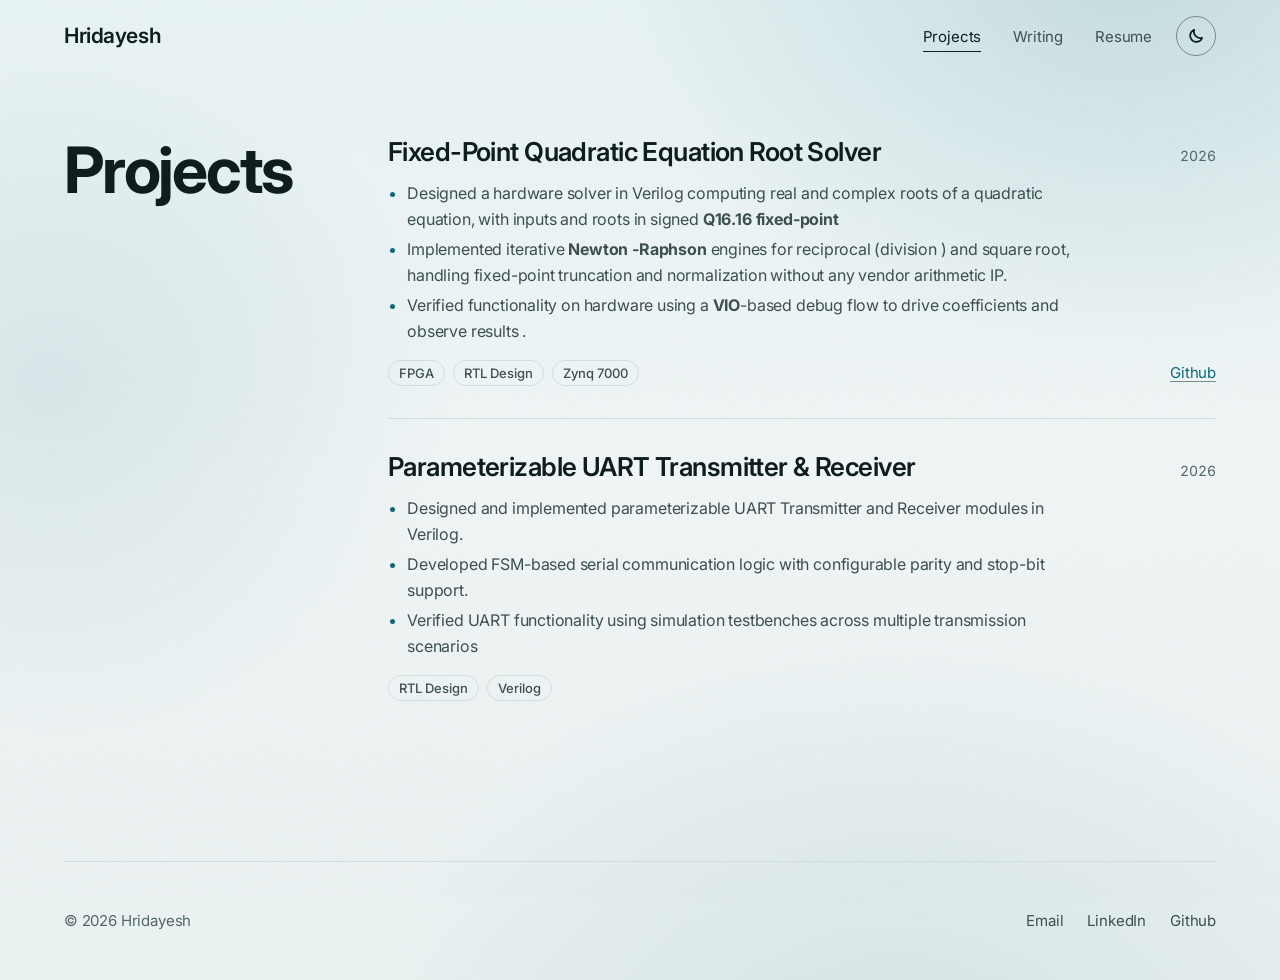
==== projects/index.html @ df819acd "Update site" ====
<!doctype html>
<html lang="en" data-light="silicon" data-dark="forest">
<head>
<meta charset="utf-8">
<meta name="viewport" content="width=device-width, initial-scale=1">
<title>Projects · Hridayesh</title>
<meta name="description" content="I am an undergrad pursuing BE EEE and MSc Chemistry. I like to work with hardwares, and scale them for AI to run on them, and to optimize it for low power.">
<link rel="icon" type="image/jpeg" href="../uploads/e70d70f130b0.jpg">
<script src="../static/theme.js"></script>
<link rel="preconnect" href="https://fonts.googleapis.com">
<link rel="preconnect" href="https://fonts.gstatic.com" crossorigin>
<link rel="stylesheet" href="https://fonts.googleapis.com/css2?family=Inter:wght@400;500;600;700&amp;display=swap">
<link rel="stylesheet" href="../static/site.css">
<link rel="stylesheet" href="../static/palettes.css">
<script src="../static/motion.js" defer></script>
</head>
<body class="pf-root pf-public">
<div class="pf-container">
<header class="pf-nav">
<a class="pf-nav__name" href="../">Hridayesh</a>
<div class="pf-nav__right">
<nav aria-label="Sections"><ul class="pf-nav__links"><li><a href="../projects/" aria-current="page">Projects</a></li><li><a href="../writing/">Writing</a></li><li><a href="../resume/">Resume</a></li></ul></nav>
<button class="pf-toggle" type="button" aria-label="Dark theme" aria-pressed="false">
<svg class="pf-toggle__moon" viewBox="0 0 16 16" aria-hidden="true"><path d="M13.5 9.5a5.5 5.5 0 0 1-7-7 5.5 5.5 0 1 0 7 7Z"/></svg>
<svg class="pf-toggle__sun" viewBox="0 0 16 16" aria-hidden="true"><circle cx="8" cy="8" r="3"/><path d="M8 1.5v1.5M8 13v1.5M1.5 8H3M13 8h1.5M3.4 3.4l1.1 1.1M11.5 11.5l1.1 1.1M3.4 12.6l1.1-1.1M11.5 4.5l1.1-1.1"/></svg>
</button>
</div>
</header>
<main>
<section class="pf-section pf-page"><h1 class="pf-page__title">Projects</h1><article class="pf-project pf-reveal">
<div class="pf-project__head"><h3 class="pf-project__title"><a href="https://github.com/hrida-k/FPGA-Quadratic-Solver" rel="noopener noreferrer">Fixed-Point Quadratic Equation Root Solver</a></h3><span class="pf-project__year">2026</span></div>
<ul class="pf-project__points"><li>Designed a hardware solver in Verilog computing real and complex roots of a quadratic equation, with inputs and roots in signed <strong>Q16.16 fixed-point</strong></li><li>Implemented iterative <strong>Newton -Raphson</strong> engines for reciprocal (division ) and square root, handling fixed-point truncation and normalization without any vendor arithmetic IP.</li><li>Verified functionality on hardware using a <strong>VIO</strong>-based debug flow to drive coefficients and observe results .</li></ul><div class="pf-project__foot"><ul class="pf-tags"><li class="pf-tag">FPGA</li><li class="pf-tag">RTL Design</li><li class="pf-tag">Zynq 7000</li></ul><div class="pf-project__links"><a class="pf-link" href="https://github.com/hrida-k/FPGA-Quadratic-Solver" rel="noopener noreferrer">Github</a></div></div>
</article><article class="pf-project pf-reveal">
<div class="pf-project__head"><h3 class="pf-project__title">Parameterizable UART Transmitter &amp; Receiver</h3><span class="pf-project__year">2026</span></div>
<ul class="pf-project__points"><li>Designed and implemented parameterizable UART Transmitter and Receiver modules in Verilog.</li><li>Developed FSM-based serial communication logic with configurable parity and stop-bit support.</li><li>Verified UART functionality using simulation testbenches across multiple transmission scenarios</li></ul><div class="pf-project__foot"><ul class="pf-tags"><li class="pf-tag">RTL Design</li><li class="pf-tag">Verilog</li></ul><div class="pf-project__links"></div></div>
</article></section>
</main>
<footer class="pf-footer">
<span>© 2026 Hridayesh</span>
<ul class="pf-footer__links"><li><a href="mailto:hridayeshkundu@gmail.com">Email</a></li><li><a href="https://www.linkedin.com/in/hridayeshkundu3/" rel="noopener noreferrer">LinkedIn</a></li><li><a href="https://github.com/hrida-k" rel="noopener noreferrer">Github</a></li></ul>
</footer>
</div>
</body>
</html>
---- static/site.css ----
/* Portfolio — tokens (from the Portfolio design system), then component styles. */

:root, [data-theme="light"] {
  --bg: #f2f4f0;
  --surface: #fafbf8;
  --surface-sunken: #e6e9e3;
  --ink: #151c18;
  --ink-muted: #46504a;
  --ink-subtle: #5d6861;
  --line: #d5dad2;
  --line-strong: #7f8a82;
  --accent: #1c6b4a;
  --accent-soft: #d6e8dc;
  --nav-bg: rgba(242, 244, 240, 0.78);
  color-scheme: light;
}
[data-theme="dark"] {
  --bg: #101513;
  --surface: #171d1a;
  --surface-sunken: #0b0f0d;
  --ink: #e6ebe6;
  --ink-muted: #aab4ad;
  --ink-subtle: #8d9890;
  --line: #262e2a;
  --line-strong: #6c776f;
  --accent: #74d3a2;
  --accent-soft: #1c3329;
  --nav-bg: rgba(16, 21, 19, 0.72);
  color-scheme: dark;
}
:root {
  --space-1: 4px; --space-2: 8px; --space-3: 12px; --space-4: 16px; --space-6: 24px;
  --space-8: 32px; --space-12: 48px; --space-16: 64px; --space-24: 96px;
  --radius-sm: 4px; --radius-md: 8px; --radius-full: 999px;
  --measure: 680px; --rail: 132px;
  /* The system font on Apple devices (San Francisco); Inter elsewhere. One family for everything. */
  --font-serif: -apple-system, BlinkMacSystemFont, "SF Pro Text", "SF Pro Display", "Inter", "Segoe UI", "Helvetica Neue", Arial, sans-serif;
  --font-sans: -apple-system, BlinkMacSystemFont, "SF Pro Text", "SF Pro Display", "Inter", "Segoe UI", "Helvetica Neue", Arial, sans-serif;
  --font-mono: -apple-system, BlinkMacSystemFont, "SF Pro Text", "SF Pro Display", "Inter", "Segoe UI", "Helvetica Neue", Arial, sans-serif;
  --font-code: ui-monospace, "SF Mono", Menlo, Consolas, monospace;
}
html { background: var(--bg); }

/* Portfolio — component styles. Every value is a token from tokens.css. */

/* ---------- Root ---------- */
.pf-root {
  margin: 0;
  background: var(--bg);
  color: var(--ink);
  font-family: var(--font-sans);
  font-size: 16px;
  line-height: 26px;
  -webkit-font-smoothing: antialiased;
  text-rendering: optimizeLegibility;
}
.pf-root *, .pf-root *::before, .pf-root *::after { box-sizing: border-box; }
.pf-root ::selection { background: var(--accent-soft); color: var(--ink); }
.pf-root :focus-visible { outline: 2px solid var(--accent); outline-offset: 2px; border-radius: var(--radius-sm); }
.pf-root a { color: inherit; }

.pf-container { max-width: var(--measure); margin-inline: auto; padding-inline: var(--space-6); }
.pf-section { padding-block: var(--space-8) var(--space-16); }

/* ---------- Nav ---------- */
.pf-nav { display: flex; align-items: center; justify-content: space-between; gap: var(--space-4) var(--space-6); flex-wrap: wrap; padding-block: var(--space-6); }
.pf-nav__name { font-family: var(--font-serif); font-size: 22px; line-height: 28px; text-decoration: none; color: var(--ink); }
.pf-nav__right { display: flex; align-items: center; gap: var(--space-6); }
.pf-nav__links { display: flex; flex-wrap: wrap; gap: var(--space-1) var(--space-6); margin: 0; padding: 0; list-style: none; }
.pf-nav__links a { font-size: 14px; line-height: 22px; color: var(--ink-muted); text-decoration: none; padding-block: 5px; border-bottom: 1px solid transparent; }
.pf-nav__links a:hover { color: var(--ink); }
.pf-nav__links a[aria-current="page"] { color: var(--ink); border-bottom-color: var(--ink); }

/* ---------- ThemeToggle ---------- */
.pf-toggle { display: inline-grid; place-items: center; width: 32px; height: 32px; padding: 0; flex: none; background: transparent; color: var(--ink); border: 1px solid var(--line-strong); border-radius: var(--radius-full); cursor: pointer; }
.pf-toggle:hover { background: var(--surface); }
.pf-toggle svg { width: 16px; height: 16px; fill: none; stroke: currentColor; stroke-width: 1.5; stroke-linecap: round; stroke-linejoin: round; }
.pf-toggle__sun { display: none; }
[data-theme="dark"] .pf-toggle__sun { display: block; }
[data-theme="dark"] .pf-toggle__moon { display: none; }

/* ---------- Button ---------- */
.pf-button { display: inline-flex; align-items: center; gap: var(--space-2); height: 40px; padding: 0 var(--space-4); font: 500 14px/22px var(--font-sans); text-decoration: none; white-space: nowrap; color: var(--bg); background: var(--ink); border: 1px solid var(--ink); border-radius: var(--radius-sm); cursor: pointer; }
.pf-root a.pf-button { color: var(--bg); }
.pf-button:hover { background: var(--ink-muted); border-color: var(--ink-muted); }
.pf-button--quiet, .pf-root a.pf-button--quiet { color: var(--ink); background: transparent; border-color: var(--line-strong); }
.pf-button--quiet:hover { background: var(--surface); border-color: var(--ink); }
.pf-link, .pf-root a.pf-link { font-size: 14px; line-height: 22px; color: var(--accent); text-decoration: underline; text-decoration-color: var(--line-strong); text-underline-offset: 3px; }
.pf-link:hover { text-decoration-color: var(--accent); }

/* ---------- Tag ---------- */
.pf-tags { display: flex; flex-wrap: wrap; gap: var(--space-2); margin: 0; padding: 0; list-style: none; }
.pf-tag { display: inline-block; padding: 3px var(--space-2); font: 400 12px/16px var(--font-mono); letter-spacing: 0.04em; color: var(--ink-muted); border: 1px solid var(--line); border-radius: var(--radius-full); }
.pf-tag--accent { color: var(--ink); background: var(--accent-soft); border-color: var(--accent-soft); }

/* ---------- SectionHeading ---------- */
.pf-section-head { display: flex; align-items: baseline; justify-content: space-between; gap: var(--space-4); padding-bottom: var(--space-3); border-bottom: 1px solid var(--line); }
.pf-section-head__label { margin: 0; font: 400 12px/16px var(--font-mono); letter-spacing: 0.08em; text-transform: uppercase; color: var(--ink-subtle); }

/* ---------- Intro ---------- */
.pf-intro { padding-block: var(--space-16); }
.pf-intro__eyebrow { margin: 0 0 var(--space-4); font: 400 12px/16px var(--font-mono); letter-spacing: 0.08em; text-transform: uppercase; color: var(--ink-subtle); }
.pf-intro__title { margin: 0; font-family: var(--font-serif); font-weight: 400; font-size: clamp(40px, 9vw, 56px); line-height: 1.07; letter-spacing: -0.01em; text-wrap: balance; }
.pf-intro__title em { font-style: italic; color: var(--accent); }
.pf-intro__lead { margin: var(--space-6) 0 0; max-width: 34em; font-size: 19px; line-height: 30px; color: var(--ink-muted); }
.pf-intro__actions { display: flex; flex-wrap: wrap; gap: var(--space-3); margin-top: var(--space-8); }

/* ---------- Rows: ExperienceItem, PostListItem, ProjectCard ---------- */
.pf-exp, .pf-post { display: grid; grid-template-columns: var(--rail) minmax(0, 1fr); gap: var(--space-2) var(--space-6); padding-block: var(--space-6); border-bottom: 1px solid var(--line); }
.pf-exp__dates, .pf-post__date { padding-top: 5px; font: 400 12px/16px var(--font-mono); letter-spacing: 0.04em; color: var(--ink-subtle); }

.pf-exp__role { margin: 0; font-size: 16px; line-height: 26px; font-weight: 500; }
.pf-exp__org { font-weight: 400; color: var(--ink-muted); }
.pf-exp__summary { margin: var(--space-1) 0 0; font-size: 14px; line-height: 22px; color: var(--ink-muted); }
.pf-exp__points { margin: var(--space-3) 0 0; padding: 0; list-style: none; font-size: 14px; line-height: 22px; color: var(--ink-muted); }
.pf-exp__points li { position: relative; padding-left: var(--space-4); }
.pf-exp__points li + li { margin-top: var(--space-1); }
.pf-exp__points li::before { content: "–"; position: absolute; left: 0; color: var(--ink-subtle); }
.pf-exp .pf-tags { margin-top: var(--space-3); }

.pf-post__title { margin: 0; font-family: var(--font-serif); font-weight: 400; font-size: 22px; line-height: 28px; }
.pf-post__title a, .pf-project__title a { text-decoration: none; }
.pf-post__title a:hover, .pf-project__title a:hover { color: var(--accent); }
.pf-post__excerpt { margin: var(--space-1) 0 0; font-size: 14px; line-height: 22px; color: var(--ink-muted); }

.pf-project { padding-block: var(--space-6); border-bottom: 1px solid var(--line); }
.pf-project__head { display: flex; align-items: baseline; justify-content: space-between; gap: var(--space-4); }
.pf-project__title { margin: 0; font-family: var(--font-serif); font-weight: 400; font-size: 22px; line-height: 28px; }
.pf-project__year { flex: none; font: 400 12px/16px var(--font-mono); letter-spacing: 0.04em; color: var(--ink-subtle); }
.pf-project__desc { margin: var(--space-1) 0 0; max-width: 36em; font-size: 14px; line-height: 22px; color: var(--ink-muted); }
.pf-project__foot { display: flex; flex-wrap: wrap; align-items: center; justify-content: space-between; gap: var(--space-3) var(--space-4); margin-top: var(--space-3); }
.pf-project__links { display: flex; gap: var(--space-4); }

/* ---------- Resume ---------- */
.pf-resume__head { display: flex; flex-wrap: wrap; align-items: flex-end; justify-content: space-between; gap: var(--space-4); padding-bottom: var(--space-6); border-bottom: 1px solid var(--line); }
.pf-resume__name { margin: 0; font-family: var(--font-serif); font-weight: 400; font-size: 40px; line-height: 44px; letter-spacing: -0.01em; }
.pf-resume__role { margin: var(--space-1) 0 0; font-size: 14px; line-height: 22px; color: var(--ink-muted); }
.pf-resume__group { display: grid; grid-template-columns: var(--rail) minmax(0, 1fr); gap: var(--space-2) var(--space-6); padding-block: var(--space-6); border-bottom: 1px solid var(--line); }
.pf-resume__label { margin: 0; padding-top: 5px; font: 400 12px/16px var(--font-mono); letter-spacing: 0.08em; text-transform: uppercase; color: var(--ink-subtle); }
.pf-resume__body { margin: 0; padding: 0; list-style: none; font-size: 14px; line-height: 22px; color: var(--ink-muted); }
.pf-resume__body li + li { margin-top: var(--space-3); }
.pf-resume__body strong { display: block; font-size: 16px; line-height: 26px; font-weight: 500; color: var(--ink); }

/* ---------- Prose ---------- */
.pf-prose { font-size: 17px; line-height: 28px; }
.pf-prose__meta { margin: 0 0 var(--space-4); font: 400 12px/16px var(--font-mono); letter-spacing: 0.04em; color: var(--ink-subtle); }
.pf-prose h1 { margin: 0 0 var(--space-8); font-family: var(--font-serif); font-weight: 400; font-size: clamp(32px, 7vw, 40px); line-height: 1.1; letter-spacing: -0.01em; text-wrap: balance; }
.pf-prose h2 { margin: var(--space-12) 0 var(--space-4); font-family: var(--font-serif); font-weight: 400; font-size: 28px; line-height: 34px; }
.pf-prose h3 { margin: var(--space-8) 0 var(--space-3); font-family: var(--font-serif); font-weight: 400; font-size: 22px; line-height: 28px; }
.pf-prose p, .pf-prose ul, .pf-prose ol, .pf-prose pre, .pf-prose blockquote, .pf-prose figure { margin: 0 0 var(--space-6); }
.pf-prose ul, .pf-prose ol { padding-left: var(--space-6); }
.pf-prose li + li { margin-top: var(--space-2); }
.pf-prose li::marker { color: var(--ink-subtle); }
.pf-prose a { color: var(--accent); text-decoration: underline; text-decoration-color: var(--line-strong); text-underline-offset: 3px; }
.pf-prose a:hover { text-decoration-color: var(--accent); }
.pf-prose blockquote { padding-inline: var(--space-6); font-family: var(--font-serif); font-style: italic; font-size: 22px; line-height: 30px; color: var(--ink-muted); }
.pf-prose code { padding: 2px 5px; font: 400 0.85em/1 var(--font-mono); background: var(--surface-sunken); border-radius: var(--radius-sm); }
.pf-prose pre { padding: var(--space-4); overflow-x: auto; font: 400 14px/22px var(--font-mono); background: var(--surface-sunken); border: 1px solid var(--line); border-radius: var(--radius-sm); }
.pf-prose pre code { padding: 0; font: inherit; background: none; }
.pf-prose img { display: block; max-width: 100%; height: auto; border-radius: var(--radius-md); }
.pf-prose figcaption { margin-top: var(--space-2); font-size: 14px; line-height: 22px; color: var(--ink-subtle); }
.pf-prose hr { margin: var(--space-12) 0; border: 0; border-top: 1px solid var(--line); }

/* ---------- Footer ---------- */
.pf-footer { display: flex; flex-wrap: wrap; align-items: center; justify-content: space-between; gap: var(--space-3) var(--space-6); padding-block: var(--space-8); border-top: 1px solid var(--line); font-size: 14px; line-height: 22px; color: var(--ink-subtle); }
.pf-footer__links { display: flex; flex-wrap: wrap; gap: var(--space-1) var(--space-6); margin: 0; padding: 0; list-style: none; }
.pf-footer__links a { color: var(--ink-muted); text-decoration: none; }
.pf-footer__links a:hover { color: var(--accent); }

/* ---------- Small screens: the rail stacks above the content ---------- */
@media (max-width: 560px) {
  .pf-exp, .pf-post, .pf-resume__group { grid-template-columns: minmax(0, 1fr); }
  .pf-exp__dates, .pf-post__date, .pf-resume__label { padding-top: 0; }
  .pf-intro { padding-block: var(--space-12); }
}

@media print {
  .pf-nav, .pf-footer, .pf-toggle, .pf-button { display: none; }
}

/* ---------- Pages ---------- */
.pf-page { padding-top: var(--space-12); }
.pf-page__title { margin: 0 0 var(--space-8); font-family: var(--font-serif); font-weight: 400; font-size: clamp(32px, 7vw, 40px); line-height: 1.1; letter-spacing: -0.01em; }
.pf-page > .pf-page__title + .pf-exp, .pf-page > .pf-page__title + .pf-post, .pf-page > .pf-page__title + .pf-project { border-top: 1px solid var(--line); }
.pf-empty { margin: 0 0 var(--space-6); color: var(--ink-muted); }
.pf-back { margin: var(--space-12) 0 var(--space-16); }
.pf-resume { padding-bottom: var(--space-16); }
.pf-resume__section { padding-top: var(--space-12); }
.pf-resume__section + .pf-resume__group { margin-top: var(--space-6); }
.pf-prose.pf-page { padding-bottom: 0; }

/* ---------- Admin ---------- */
.pf-admin { padding-block: var(--space-8) var(--space-16); }
.pf-tabs { display: flex; flex-wrap: wrap; gap: var(--space-1) var(--space-6); margin: 0 0 var(--space-8); border-bottom: 1px solid var(--line); }
.pf-tab { padding: var(--space-2) 0; font: 400 14px/22px var(--font-sans); color: var(--ink-muted); background: none; border: 0; border-bottom: 1px solid transparent; margin-bottom: -1px; cursor: pointer; }
.pf-tab:hover { color: var(--ink); }
.pf-tab[aria-selected="true"] { color: var(--ink); border-bottom-color: var(--ink); }
.pf-admin__head { display: flex; flex-wrap: wrap; align-items: center; justify-content: space-between; gap: var(--space-3); margin-bottom: var(--space-4); }
.pf-admin__title { margin: 0; font-family: var(--font-serif); font-weight: 400; font-size: 28px; line-height: 34px; }
.pf-admin__sub { margin: var(--space-12) 0 var(--space-4); font-family: var(--font-serif); font-weight: 400; font-size: 22px; line-height: 28px; }
.pf-row { display: flex; align-items: center; justify-content: space-between; gap: var(--space-4); padding-block: var(--space-4); border-bottom: 1px solid var(--line); }
.pf-row:first-of-type { border-top: 1px solid var(--line); }
.pf-row__main { min-width: 0; }
.pf-row__title { margin: 0; font-weight: 500; overflow-wrap: anywhere; }
.pf-row__title .pf-tag { margin-left: var(--space-2); font-weight: 400; vertical-align: 2px; }
.pf-row__sub { margin: 0; font-size: 14px; line-height: 22px; color: var(--ink-subtle); overflow-wrap: anywhere; }
.pf-row__actions { display: flex; flex: none; flex-wrap: wrap; justify-content: flex-end; gap: var(--space-2); }
.pf-button--small { height: 32px; padding: 0 var(--space-3); }
.pf-button[disabled] { opacity: 0.5; cursor: default; }
.pf-form { margin: 0; }
.pf-field { display: block; margin: 0 0 var(--space-6); }
.pf-field__label { display: block; font-size: 14px; line-height: 22px; font-weight: 500; }
.pf-field__hint { display: block; font-size: 14px; line-height: 22px; color: var(--ink-subtle); }
.pf-input { display: block; width: 100%; margin-top: var(--space-1); padding: 8px 12px; font: 400 16px/24px var(--font-sans); color: var(--ink); background: var(--surface); border: 1px solid var(--line-strong); border-radius: var(--radius-sm); }
textarea.pf-input { resize: vertical; min-height: 96px; }
textarea.pf-input--tall { min-height: 320px; font: 400 14px/22px var(--font-mono); }
.pf-check { display: flex; align-items: center; gap: var(--space-2); margin: 0 0 var(--space-3); font-size: 14px; line-height: 22px; }
.pf-check input { width: 16px; height: 16px; margin: 0; accent-color: var(--ink); }
.pf-fieldset { margin: 0 0 var(--space-6); padding: 0; border: 0; }
.pf-fieldset legend { padding: 0; margin-bottom: var(--space-2); font-size: 14px; line-height: 22px; font-weight: 500; }
.pf-form__actions { display: flex; flex-wrap: wrap; align-items: center; gap: var(--space-3); margin-top: var(--space-8); }
.pf-status { min-height: 22px; margin: 0 0 var(--space-4); font: 400 12px/22px var(--font-mono); letter-spacing: 0.04em; color: var(--ink-subtle); }
.pf-error { margin: 0 0 var(--space-4); color: var(--accent); font-weight: 500; }

/* ---------- Wide, spacious layout ---------- */
:root { --measure: 1360px; --rail: 180px; --side: 260px; --gutter: clamp(20px, 5vw, 72px); }
.pf-container { padding-inline: var(--gutter); }
.pf-nav { padding-block: var(--space-8); }
.pf-nav__name { font-size: 26px; line-height: 32px; }
.pf-nav__links { gap: var(--space-1) var(--space-8); }
.pf-nav__links a { font-size: 15px; }
.pf-toggle { width: 40px; height: 40px; }
.pf-toggle svg { width: 18px; height: 18px; }

.pf-button { height: 48px; padding: 0 var(--space-6); font-size: 15px; }
.pf-button--small { height: 32px; padding: 0 var(--space-3); font-size: 14px; }
.pf-link, .pf-root a.pf-link { font-size: 15px; }
.pf-tag { padding: 4px 10px; font-size: 13px; }

.pf-intro { padding-block: var(--space-16) var(--space-24); }
.pf-intro__eyebrow { margin-bottom: var(--space-6); font-size: 13px; }
.pf-intro__title { max-width: 14em; font-size: clamp(44px, 8vw, 112px); line-height: 1.02; }
.pf-intro__lead { max-width: 38em; margin-top: var(--space-8); font-size: clamp(19px, 1.6vw, 24px); line-height: 1.6; }
.pf-intro__actions { margin-top: var(--space-12); }

.pf-section { padding-block: var(--space-12) var(--space-16); }
.pf-section-head__label { font-size: 13px; }
.pf-exp, .pf-post, .pf-project { padding-block: var(--space-8); }
.pf-exp__dates, .pf-post__date { padding-top: 8px; font-size: 13px; }
.pf-project__year { font-size: 13px; }
.pf-exp__role { font-size: 20px; line-height: 30px; }
.pf-exp__summary, .pf-exp__points, .pf-post__excerpt, .pf-project__desc { font-size: 16px; line-height: 26px; }
.pf-exp__summary, .pf-post__excerpt, .pf-project__desc { max-width: 44em; margin-top: var(--space-2); }
.pf-exp__points { max-width: 44em; margin-top: var(--space-4); }
.pf-exp .pf-tags, .pf-project__foot { margin-top: var(--space-4); }
.pf-post__title, .pf-project__title { font-size: 28px; line-height: 34px; }

.pf-page__title { font-size: clamp(36px, 5vw, 64px); line-height: 1.05; }
.pf-prose { max-width: 760px; }
.pf-admin { max-width: 760px; }
.pf-footer { margin-top: var(--space-16); padding-block: var(--space-12); font-size: 15px; }
.pf-resume__body { font-size: 16px; line-height: 26px; }
.pf-resume__body strong { font-size: 18px; line-height: 28px; }

@media (min-width: 960px) {
  /* The introduction fills the first screen. */
  .pf-intro { display: flex; flex-direction: column; justify-content: center; min-height: calc(100vh - 104px); min-height: calc(100svh - 104px); padding-block: var(--space-12) var(--space-24); }

  /* Sections: label in a left column, rows on the right. */
  .pf-section { display: grid; grid-template-columns: var(--side) minmax(0, 1fr); column-gap: var(--space-16); align-items: start; padding-block: var(--space-24); border-top: 1px solid var(--line); }
  .pf-section > * { grid-column: 2; }
  .pf-section > .pf-section-head, .pf-section > .pf-page__title { grid-column: 1; grid-row: 1 / span 400; position: sticky; top: var(--space-8); }
  .pf-section > .pf-section-head { flex-direction: column; align-items: flex-start; gap: var(--space-3); padding: 8px 0 0; border-bottom: 0; }
  .pf-section > :nth-child(2) { padding-top: 0; }
  .pf-section > :last-child { padding-bottom: 0; border-bottom: 0; }
  .pf-section.pf-page { padding-top: var(--space-16); border-top: 0; }
  .pf-page > .pf-page__title + .pf-exp, .pf-page > .pf-page__title + .pf-post, .pf-page > .pf-page__title + .pf-project { border-top: 0; }
  .pf-page > .pf-page__title { margin: 0; }

  .pf-prose { font-size: 19px; line-height: 32px; }
  .pf-prose.pf-page, .pf-back { margin-left: calc(var(--side) + var(--space-16)); }
  .pf-prose.pf-page { padding-top: var(--space-16); }

  .pf-resume.pf-page { padding-top: var(--space-16); }
  .pf-resume__head { padding-bottom: var(--space-12); }
  .pf-resume__name { font-size: 64px; line-height: 1.05; }
  .pf-resume__role { margin-top: var(--space-2); font-size: 18px; line-height: 28px; }
  .pf-section.pf-resume__section { padding-block: var(--space-12); border-top: 0; }
  .pf-resume__group { grid-template-columns: var(--side) minmax(0, 1fr); column-gap: var(--space-16); padding-block: var(--space-12); }
  .pf-resume__section + .pf-resume__group { margin-top: 0; border-top: 1px solid var(--line); }
  .pf-resume__label { padding-top: 8px; font-size: 13px; }
}

/* ---------- Admin messages: a bar fixed to the bottom of the window ---------- */
.pf-toast { position: fixed; left: 50%; bottom: var(--space-6); z-index: 10; transform: translateX(-50%); max-width: calc(100vw - 2 * var(--space-6)); margin: 0; padding: var(--space-3) var(--space-6); font: 500 15px/22px var(--font-sans); color: var(--bg); background: var(--ink); border-radius: var(--radius-sm); }
.pf-toast:empty, .pf-toast[hidden] { display: none; }
.pf-toast--error { color: var(--ink); background: var(--surface); border: 2px solid var(--accent); }

/* ---------- System-font typography ---------- */
.pf-root { letter-spacing: -0.011em; }
.pf-nav__name { font-size: 21px; font-weight: 600; letter-spacing: -0.02em; }
.pf-intro__title { font-size: clamp(44px, 7.4vw, 104px); font-weight: 700; line-height: 1.04; letter-spacing: -0.04em; }
.pf-intro__title em { font-style: normal; }
.pf-intro__eyebrow, .pf-section-head__label, .pf-resume__label { font-weight: 600; letter-spacing: 0.06em; }
.pf-post__title, .pf-project__title { font-size: 26px; font-weight: 600; line-height: 32px; letter-spacing: -0.022em; }
.pf-page__title, .pf-resume__name, .pf-prose h1 { font-weight: 700; letter-spacing: -0.035em; }
.pf-prose h2, .pf-prose h3, .pf-admin__title, .pf-admin__sub { font-weight: 600; letter-spacing: -0.02em; }
.pf-prose blockquote { font-style: normal; font-weight: 500; letter-spacing: -0.015em; }
.pf-tag { font-size: 13px; font-weight: 500; letter-spacing: 0; }
.pf-exp__dates, .pf-post__date, .pf-project__year, .pf-prose__meta { font-size: 14px; letter-spacing: 0; font-variant-numeric: tabular-nums; }
.pf-prose code, .pf-prose pre, textarea.pf-input--tall { font-family: var(--font-code); }

/* ---------- Sticky translucent nav ---------- */
.pf-container { position: relative; z-index: 1; }
.pf-nav { position: sticky; top: 0; z-index: 20; margin-inline: calc(-1 * var(--gutter)); padding: var(--space-4) var(--gutter); background: var(--nav-bg); -webkit-backdrop-filter: saturate(180%) blur(20px); backdrop-filter: saturate(180%) blur(20px); }

/* ---------- Timeline ---------- */
.pf-timeline { padding-block: var(--space-16) var(--space-24); }
.pf-headline { max-width: 16em; margin: 0 0 var(--space-16); font-size: clamp(32px, 4.6vw, 64px); font-weight: 700; line-height: 1.06; letter-spacing: -0.035em; }
.pf-tl { position: relative; max-width: 1080px; --tl-years: 148px; --tl-rail: 28px; --tl-gap: var(--space-6); --tl-logo: 104px; }
.pf-tl__list { margin: 0; padding: 0; list-style: none; }
.pf-tl__track { position: absolute; top: 14px; bottom: 0; left: calc(var(--tl-years) + var(--tl-gap) + var(--tl-rail) / 2 - 1px); width: 2px; background: var(--line); border-radius: 2px; }
.pf-tl__fill { position: absolute; inset: 0; background: var(--accent); border-radius: 2px; transform-origin: top; transform: scaleY(var(--p, 1)); }
.pf-tl__item { display: grid; grid-template-columns: var(--tl-years) var(--tl-rail) var(--tl-logo) minmax(0, 1fr); column-gap: var(--tl-gap); align-items: start; padding-bottom: var(--space-24); }
.pf-tl__item:last-child { padding-bottom: var(--space-8); }
.pf-tl__years { padding-top: 4px; text-align: right; white-space: nowrap; font-size: 15px; line-height: 22px; font-weight: 500; color: var(--ink-subtle); font-variant-numeric: tabular-nums; }
.pf-tl__dot { position: relative; z-index: 1; justify-self: center; width: 16px; height: 16px; margin-top: 7px; background: var(--bg); border: 2px solid var(--line-strong); border-radius: 50%; }
.pf-tl__logo { display: grid; place-items: center; width: var(--tl-logo); aspect-ratio: 1; overflow: hidden; background: var(--surface); border: 1px solid var(--line); border-radius: 22%; }
.pf-tl__logo img { display: block; width: 100%; height: 100%; object-fit: contain; }
.pf-tl__mono { font-size: 32px; font-weight: 600; letter-spacing: -0.02em; color: var(--ink-subtle); }
.pf-tl__title { margin: 0; font-size: clamp(22px, 2.2vw, 30px); font-weight: 600; line-height: 1.15; letter-spacing: -0.025em; }
.pf-tl__org { margin: var(--space-1) 0 0; font-size: 18px; line-height: 28px; color: var(--ink-muted); }
.pf-tl__summary { max-width: 40em; margin: var(--space-4) 0 0; font-size: 17px; line-height: 28px; color: var(--ink-muted); }
.pf-tl__points { max-width: 40em; margin: var(--space-3) 0 0; padding: 0 0 0 1.2em; font-size: 17px; line-height: 28px; color: var(--ink-muted); }
.pf-tl__points li + li { margin-top: var(--space-1); }
.pf-root .pf-tl__body a { color: var(--accent); text-decoration: underline; text-decoration-color: var(--line-strong); text-underline-offset: 3px; }
.pf-tl__body .pf-tags { margin-top: var(--space-4); }

@media (max-width: 759px) {
  .pf-tl { --tl-rail: 20px; --tl-logo: 56px; --tl-gap: var(--space-4); }
  .pf-tl__track { left: calc(var(--tl-rail) / 2 - 1px); }
  .pf-tl__item { grid-template-columns: var(--tl-rail) var(--tl-logo) minmax(0, 1fr); grid-template-areas: "dot years years" "dot logo body"; row-gap: var(--space-3); padding-bottom: var(--space-16); }
  .pf-tl__years { grid-area: years; padding-top: 3px; text-align: left; }
  .pf-tl__dot { grid-area: dot; margin-top: 6px; }
  .pf-tl__logo { grid-area: logo; }
  .pf-tl__body { grid-area: body; }
  .pf-tl__mono { font-size: 18px; }
}

/* ---------- Motion (only with the "js" class, which is left off for reduced-motion visitors) ---------- */
.pf-public::before { content: ""; position: fixed; z-index: 0; top: -30vh; right: -20vw; width: 80vw; height: 80vw; max-width: 1100px; max-height: 1100px; pointer-events: none; background: radial-gradient(closest-side, var(--accent-soft), transparent); border-radius: 50%; opacity: 0.55; transform: translate3d(0, calc(var(--sy, 0) * -0.12px), 0); }

.pf-intro { position: relative; }
.pf-intro__inner { transform-origin: 0 50%; transform: translate3d(0, calc(var(--hp, 0) * -48px), 0) scale(calc(1 - var(--hp, 0) * 0.06)); opacity: calc(1 - var(--hp, 0) * 1.1); }
.pf-scrollcue { display: none; }

.js .pf-reveal { opacity: 0; transform: translate3d(0, 28px, 0); transition: opacity 0.9s cubic-bezier(0.16, 1, 0.3, 1) var(--delay, 0ms), transform 0.9s cubic-bezier(0.16, 1, 0.3, 1) var(--delay, 0ms); }
.js .pf-reveal.is-in { opacity: 1; transform: none; }

.js .pf-tl__track::after { content: ""; position: absolute; left: 50%; top: calc(var(--p, 1) * 100%); width: 10px; height: 10px; margin: -5px 0 0 -5px; background: var(--accent); border-radius: 50%; box-shadow: 0 0 0 6px var(--accent-soft), 0 0 28px 8px var(--accent); }
.js .pf-tl__dot { transition: background-color 0.4s, border-color 0.4s, transform 0.5s cubic-bezier(0.34, 1.56, 0.64, 1); }
.js .pf-tl__years, .js .pf-tl__logo, .js .pf-tl__body { opacity: 0; transform: translate3d(0, 36px, 0); transition: opacity 1s cubic-bezier(0.16, 1, 0.3, 1), transform 1s cubic-bezier(0.16, 1, 0.3, 1), color 0.5s; }
.js .pf-tl__logo { transform: translate3d(0, 36px, 0) scale(0.82); transition-delay: 0.08s; }
.js .pf-tl__body { transition-delay: 0.16s; }
.js .pf-tl__item.is-in .pf-tl__years, .js .pf-tl__item.is-in .pf-tl__logo, .js .pf-tl__item.is-in .pf-tl__body { opacity: 1; transform: none; }
.js .pf-tl__item.is-active .pf-tl__dot { background: var(--accent); border-color: var(--accent); transform: scale(1.15); animation: pf-pulse 1.1s ease-out 1; }
.js .pf-tl__item.is-active .pf-tl__years { color: var(--ink); }

@keyframes pf-pulse { from { box-shadow: 0 0 0 0 var(--accent); } to { box-shadow: 0 0 0 20px rgba(0, 0, 0, 0); } }
@keyframes pf-rise { from { opacity: 0; transform: translate3d(0, 36px, 0); filter: blur(10px); } to { opacity: 1; transform: none; filter: blur(0); } }
@keyframes pf-cue { 0% { transform: translateY(-100%); } 60%, 100% { transform: translateY(350%); } }

@media (prefers-reduced-motion: no-preference) {
  .pf-public .pf-intro__inner > * { animation: pf-rise 1.1s cubic-bezier(0.16, 1, 0.3, 1) both; }
  .pf-public .pf-intro__inner > :nth-child(1) { animation-delay: 0.05s; }
  .pf-public .pf-intro__inner > :nth-child(2) { animation-delay: 0.15s; }
  .pf-public .pf-intro__inner > :nth-child(3) { animation-delay: 0.3s; }
  .pf-public .pf-intro__inner > :nth-child(4) { animation-delay: 0.45s; }
}

@media (min-width: 960px) {
  .pf-intro { min-height: calc(100vh - 72px); min-height: calc(100svh - 72px); }
  .pf-section > .pf-section-head, .pf-section > .pf-page__title { top: 104px; }
  .pf-scrollcue { display: block; position: absolute; left: 0; bottom: var(--space-8); width: 2px; height: 56px; overflow: hidden; background: var(--line); border-radius: 2px; }
  .pf-scrollcue::after { content: ""; position: absolute; inset: 0 0 auto 0; height: 40%; background: var(--accent); border-radius: 2px; }
}
@media (min-width: 960px) and (prefers-reduced-motion: no-preference) {
  .pf-scrollcue::after { animation: pf-cue 2.2s cubic-bezier(0.65, 0, 0.35, 1) infinite; }
}

@media print {
  .pf-public::before, .pf-scrollcue { display: none; }
  .pf-reveal, .pf-tl__years, .pf-tl__logo, .pf-tl__body { opacity: 1 !important; transform: none !important; }
}

/* ---------- Admin: logo picker ---------- */
.pf-logo-preview { display: block; width: 72px; height: 72px; margin: var(--space-2) 0; object-fit: contain; background: var(--surface); border: 1px solid var(--line); border-radius: 22%; }
.pf-logo-preview[hidden], .pf-button[hidden] { display: none; }
.pf-field .pf-button--small { margin-top: var(--space-2); }

/* ---------- Logo in the nav ---------- */
.pf-nav__name { display: inline-flex; align-items: center; gap: var(--space-3); }
.pf-nav__logo { display: block; width: 32px; height: 32px; flex: none; }

/* ---------- Industry watch ---------- */
.pf-watch { padding-bottom: var(--space-16); }
.pf-watch__intro { max-width: 40em; margin: var(--space-4) 0 var(--space-12); font-size: 18px; line-height: 28px; color: var(--ink-muted); }
.pf-watch__grid { display: grid; grid-template-columns: minmax(0, 1fr); gap: var(--space-6); }
.pf-card { min-width: 0; padding: var(--space-6); background: var(--surface); border: 1px solid var(--line); border-radius: var(--radius-md); }
.pf-card__title { margin: 0 0 var(--space-6); font-size: 13px; font-weight: 600; line-height: 16px; letter-spacing: 0.06em; text-transform: uppercase; color: var(--ink-subtle); }
.pf-card__note { margin: var(--space-4) 0 0; font-size: 14px; line-height: 22px; color: var(--ink-subtle); }
/* A faint engineering grid behind the stock tracker. */
.pf-card--stocks { background-color: var(--surface); background-image: linear-gradient(var(--line) 1px, transparent 1px), linear-gradient(90deg, var(--line) 1px, transparent 1px); background-size: 32px 32px; background-position: -1px -1px; }
@media (min-width: 960px) {
  .pf-watch__grid { grid-template-columns: minmax(0, 2fr) minmax(0, 1fr); grid-template-areas: "stocks stocks" "news certs"; }
  .pf-card--stocks { grid-area: stocks; padding: var(--space-8); }
  .pf-card--news { grid-area: news; }
  .pf-card--certs { grid-area: certs; align-self: start; }
}

.pf-tickers { display: grid; grid-template-columns: repeat(auto-fit, minmax(180px, 1fr)); gap: var(--space-3); margin-bottom: var(--space-6); }
.pf-ticker { display: grid; gap: 2px; padding: var(--space-4); text-align: left; font: inherit; color: var(--ink); background: var(--bg); border: 1px solid var(--line-strong); border-radius: var(--radius-sm); cursor: pointer; transition: border-color 0.2s, box-shadow 0.2s; }
.pf-ticker:hover { border-color: var(--ink); }
.pf-ticker[aria-selected="true"] { border-color: var(--accent); box-shadow: inset 0 0 0 1px var(--accent); }
.pf-ticker__symbol { font-size: 15px; font-weight: 700; letter-spacing: 0.02em; }
.pf-ticker__name { overflow: hidden; white-space: nowrap; text-overflow: ellipsis; font-size: 13px; line-height: 18px; color: var(--ink-subtle); }
.pf-ticker__price { margin-top: var(--space-2); font: 600 24px/30px var(--font-code); font-variant-numeric: tabular-nums; letter-spacing: -0.02em; }
.pf-ticker__price small { font: 500 12px/1 var(--font-sans); color: var(--ink-subtle); letter-spacing: 0; }
.pf-ticker__changes { display: flex; flex-wrap: wrap; gap: var(--space-1) var(--space-3); }
.pf-change { font: 500 13px/20px var(--font-code); font-variant-numeric: tabular-nums; }
.pf-change--up { color: var(--accent); }
.pf-change--down { color: var(--ink-muted); }
.pf-change__label { color: var(--ink-subtle); }

.pf-chartbox { position: relative; margin: 0; }
.js .pf-chartbox[data-inactive] { display: none; }
.pf-chartbox + .pf-chartbox { margin-top: var(--space-6); }
.js .pf-chartbox + .pf-chartbox { margin-top: 0; }
.pf-chartbox__caption { margin-bottom: var(--space-3); font-size: 13px; line-height: 20px; color: var(--ink-subtle); }
.pf-chart { display: block; width: 100%; height: auto; overflow: visible; touch-action: pan-y; }
.pf-chart__grid { stroke: var(--line); stroke-width: 1; stroke-dasharray: 2 4; }
.pf-chart__label { fill: var(--ink-subtle); font: 500 12px var(--font-code); }
.pf-chart__area { fill: var(--accent-soft); opacity: 0.6; }
.pf-chart__line { fill: none; stroke: var(--accent); stroke-width: 2.25; stroke-linejoin: round; stroke-linecap: round; }
.pf-chart__line.is-drawn { transition: stroke-dashoffset 1.6s cubic-bezier(0.65, 0, 0.35, 1); }
.pf-chart__cross { stroke: var(--ink-subtle); stroke-width: 1; opacity: 0; }
.pf-chart__dot { fill: var(--bg); stroke: var(--accent); stroke-width: 2.5; opacity: 0; }
.pf-chartbox.is-hover .pf-chart__cross, .pf-chartbox.is-hover .pf-chart__dot { opacity: 1; }
.pf-chart__tip { position: absolute; top: 28px; transform: translateX(-50%); padding: 4px 10px; white-space: nowrap; font: 500 13px/20px var(--font-code); color: var(--bg); background: var(--ink); border-radius: var(--radius-sm); pointer-events: none; }
.pf-chart__tip[hidden] { display: none; }

.pf-news { margin: 0; padding: 0; list-style: none; }
.pf-news__item { padding-block: var(--space-4); border-top: 1px solid var(--line); }
.pf-news__item:first-child { padding-top: 0; border-top: 0; }
.pf-news__meta { margin: 0 0 var(--space-1); font-size: 13px; line-height: 20px; color: var(--ink-subtle); }
.pf-root .pf-news__title { font-size: 17px; font-weight: 500; line-height: 26px; text-decoration: none; }
.pf-root .pf-news__title:hover { color: var(--accent); }

.pf-certs { display: grid; gap: var(--space-4); margin: 0; padding: 0; list-style: none; }
.pf-cert { display: flex; align-items: center; gap: var(--space-4); }
.pf-cert__badge { display: grid; flex: none; place-items: center; width: 48px; height: 48px; font-size: 15px; font-weight: 700; color: var(--accent); background: var(--accent-soft); border-radius: 22%; }
.pf-cert__title { margin: 0; font-size: 16px; font-weight: 600; line-height: 24px; }
.pf-root .pf-cert__title a { color: var(--ink); text-decoration: underline; text-decoration-color: var(--line-strong); text-underline-offset: 3px; }
.pf-cert__meta { margin: 0; font-size: 14px; line-height: 20px; color: var(--ink-subtle); }
@media (max-width: 559px) {
  .pf-card { padding: var(--space-4); }
  .pf-tickers { grid-template-columns: repeat(3, minmax(0, 1fr)); gap: var(--space-2); }
  .pf-ticker { padding: var(--space-3) 10px; }
  .pf-ticker__name, .pf-ticker__price small, .pf-change:last-child, .pf-change__label { display: none; }
  .pf-ticker__price { margin-top: var(--space-1); font-size: 17px; line-height: 24px; }
  .pf-change { font-size: 12px; }
}

/* ---------- Work / education tag on the timeline ---------- */
.pf-tl__kind { display: inline-block; margin-bottom: var(--space-2); padding: 2px 10px; font-size: 12px; font-weight: 600; line-height: 20px; letter-spacing: 0.04em; text-transform: uppercase; border-radius: var(--radius-full); }
.pf-tl__kind--work { color: var(--ink-muted); background: transparent; box-shadow: inset 0 0 0 1px var(--line-strong); }
.pf-tl__kind--education { color: var(--ink); background: var(--accent-soft); }

/* ---------- Resume: consecutive sections share a rule ---------- */
@media (min-width: 960px) {
  .pf-resume__section + .pf-resume__section { border-top: 1px solid var(--line); }
}
.pf-root .pf-resume__certs a { color: var(--ink); text-decoration: underline; text-decoration-color: var(--line-strong); text-underline-offset: 3px; }

/* ---------- Industry watch, refined (both themes; light gets white cards and soft depth) ---------- */
:root, [data-theme="light"] {
  --card-bg: #ffffff;
  --card-border: #dde2da;
  --card-shadow: 0 1px 2px rgba(21, 28, 24, 0.04), 0 12px 32px -12px rgba(21, 28, 24, 0.12);
  --grid-line: rgba(21, 28, 24, 0.045);
  --chip-bg: #f6f8f4;
}
[data-theme="dark"] {
  --card-bg: #151b18;
  --card-border: #262e2a;
  --card-shadow: none;
  --grid-line: rgba(230, 235, 230, 0.045);
  --chip-bg: #101513;
}
.pf-watch .pf-card { background-color: var(--card-bg); border-color: var(--card-border); box-shadow: var(--card-shadow); border-radius: 14px; }
.pf-watch .pf-card--stocks { background-image: linear-gradient(var(--grid-line) 1px, transparent 1px), linear-gradient(90deg, var(--grid-line) 1px, transparent 1px); background-size: 28px 28px; }
@media (min-width: 960px) {
  .pf-watch__grid { grid-template-columns: minmax(0, 1fr); grid-template-areas: "stocks" "news"; }
  .pf-card--news { padding: var(--space-8); }
  .pf-news { display: grid; grid-template-columns: repeat(2, minmax(0, 1fr)); column-gap: var(--space-12); }
  .pf-news__item:nth-child(2) { padding-top: 0; border-top: 0; }
}
.pf-ticker { background: var(--chip-bg); border-color: var(--card-border); border-radius: 10px; }
.pf-ticker:hover { border-color: var(--line-strong); }
.pf-ticker[aria-selected="true"] { background: var(--card-bg); border-color: var(--accent); box-shadow: 0 0 0 3px var(--accent-soft); }
.pf-chart__stop-top { stop-color: var(--accent); stop-opacity: 0.22; }
.pf-chart__stop-bottom { stop-color: var(--accent); stop-opacity: 0; }
.pf-chart__area { opacity: 1; }
.pf-chart__grid { stroke: var(--card-border); }
.pf-chart__tip { box-shadow: 0 6px 16px -6px rgba(0, 0, 0, 0.3); }

/* ---------- Project bullet points ---------- */
.pf-project__points { max-width: 44em; margin: var(--space-3) 0 0; padding: 0 0 0 1.2em; font-size: 16px; line-height: 26px; color: var(--ink-muted); }
.pf-project__points li + li { margin-top: var(--space-1); }
.pf-project__points li::marker { color: var(--accent); }
.pf-root .pf-project__points a { color: var(--accent); text-decoration: underline; text-decoration-color: var(--line-strong); text-underline-offset: 3px; }

/* ---------- Certificate cards (resume) ---------- */
.pf-certgrid { display: grid; grid-template-columns: repeat(auto-fill, minmax(220px, 1fr)); gap: var(--space-4); margin: 0; padding: 0; list-style: none; }
.pf-certcard { min-width: 0; }
.pf-certcard__link { display: flex; flex-direction: column; height: 100%; overflow: hidden; color: var(--ink); text-decoration: none; background: var(--card-bg); border: 1px solid var(--card-border); border-radius: 12px; box-shadow: var(--card-shadow); transition: transform 0.25s cubic-bezier(0.16, 1, 0.3, 1), border-color 0.2s, box-shadow 0.25s; }
.pf-root a.pf-certcard__link { color: var(--ink); }
a.pf-certcard__link:hover { transform: translateY(-3px); border-color: var(--line-strong); }
.pf-certcard__thumb { display: grid; place-items: center; aspect-ratio: 4 / 3; overflow: hidden; background: var(--surface-sunken); border-bottom: 1px solid var(--card-border); }
.pf-certcard__thumb img { display: block; width: 100%; height: 100%; object-fit: cover; object-position: top center; transition: transform 0.5s cubic-bezier(0.16, 1, 0.3, 1); }
a.pf-certcard__link:hover .pf-certcard__thumb img { transform: scale(1.04); }
.pf-certcard__badge { display: grid; place-items: center; width: 64px; height: 64px; font-size: 22px; font-weight: 700; color: var(--accent); background: var(--accent-soft); border-radius: 22%; }
.pf-certcard__doc { display: grid; place-items: center; width: 56px; height: 72px; font-size: 13px; font-weight: 700; letter-spacing: 0.06em; color: var(--ink-muted); background: var(--card-bg); border: 1px solid var(--card-border); border-radius: 6px; }
.pf-certcard__body { display: grid; gap: 2px; padding: var(--space-4); }
.pf-certcard__title { font-size: 16px; font-weight: 600; line-height: 22px; letter-spacing: -0.01em; }
.pf-certcard__meta { font-size: 14px; line-height: 20px; color: var(--ink-subtle); }
.pf-certcard__cta { margin-top: var(--space-2); font-size: 14px; font-weight: 500; line-height: 20px; color: var(--accent); }
@media (prefers-reduced-motion: reduce) { .pf-certcard__link, .pf-certcard__thumb img { transition: none; } a.pf-certcard__link:hover, a.pf-certcard__link:hover .pf-certcard__thumb img { transform: none; } }

/* ---------- Admin: certificate preview ---------- */
.pf-cert-preview { display: block; width: 220px; max-width: 100%; aspect-ratio: 4 / 3; margin: var(--space-2) 0; object-fit: cover; object-position: top; background: var(--surface); border: 1px solid var(--line); border-radius: 8px; }
.pf-cert-preview[hidden] { display: none; }
.pf-root .pf-resume__certs a.pf-certcard__link { text-decoration: none; }

/* ---------- Profile picture ---------- */
.pf-nav__logo--photo { object-fit: cover; border-radius: 50%; box-shadow: 0 0 0 1px var(--line); }
.pf-intro__photo { display: block; width: 96px; height: 96px; margin-bottom: var(--space-8); object-fit: cover; border-radius: 50%; box-shadow: 0 0 0 4px var(--bg), 0 0 0 5px var(--line), 0 16px 40px -16px rgba(0, 0, 0, 0.35); }
@media (min-width: 960px) { .pf-intro__photo { width: 120px; height: 120px; } }
@media (prefers-reduced-motion: no-preference) {
  .pf-public .pf-intro__inner > :nth-child(5) { animation-delay: 0.6s; }
}

/* ---------- Admin: palette picker ---------- */
.pf-palettes { display: grid; grid-template-columns: repeat(auto-fill, minmax(112px, 1fr)); gap: var(--space-3); margin-top: var(--space-3); }
.pf-palette { position: relative; display: grid; gap: var(--space-2); padding: var(--space-2); cursor: pointer; border: 1px solid var(--line); border-radius: 10px; }
.pf-palette input { position: absolute; opacity: 0; pointer-events: none; }
.pf-palette:has(input:checked) { border-color: var(--accent); box-shadow: 0 0 0 2px var(--accent); }
.pf-palette:has(input:focus-visible) { outline: 2px solid var(--accent); outline-offset: 2px; }
.pf-palette__chip { display: block; }
.pf-palette__bg { display: flex; align-items: flex-end; gap: 6px; height: 48px; padding: 8px; border-radius: 6px; box-shadow: inset 0 0 0 1px rgba(127, 127, 127, 0.25); }
.pf-palette__ink { width: 40%; height: 6px; border-radius: 3px; }
.pf-palette__accent { width: 16px; height: 16px; margin-left: auto; border-radius: 50%; }
.pf-palette__name { font-size: 14px; font-weight: 500; line-height: 20px; }

/* ---------- Home portrait ---------- */
.pf-intro__photo { display: none; }
.pf-intro__portrait { order: -1; width: min(62vw, 220px); margin: var(--space-4) 0 var(--space-12); }
.pf-portrait { position: relative; aspect-ratio: 1; }
/* A soft coloured glow under the photo, then a thin ring and layered shadows. */
.pf-portrait::before { content: ""; position: absolute; inset: 8% 6% -6%; z-index: 0; border-radius: 50%; background: var(--accent); opacity: 0.28; filter: blur(48px); }
.pf-portrait__img { position: relative; z-index: 1; display: block; width: 100%; height: 100%; object-fit: cover; border-radius: 50%;
  box-shadow: 0 0 0 1px var(--line), 0 0 0 8px var(--bg), 0 0 0 9px var(--line), 0 30px 60px -24px rgba(0, 0, 0, 0.45), 0 12px 24px -12px rgba(0, 0, 0, 0.3); }
[data-theme="dark"] .pf-portrait__img { box-shadow: 0 0 0 1px var(--line), 0 0 0 8px var(--bg), 0 0 0 9px var(--line), 0 30px 70px -20px rgba(0, 0, 0, 0.75), 0 12px 24px -12px rgba(0, 0, 0, 0.6); }

@media (min-width: 960px) {
  .pf-intro--portrait { display: grid; grid-template-columns: minmax(0, 1.35fr) minmax(0, 1fr); align-items: center; column-gap: var(--space-16); }
  .pf-intro--portrait .pf-intro__portrait { order: 0; justify-self: end; width: min(100%, 420px); margin: 0 var(--space-4) 0 0; transform: translate3d(0, calc(var(--hp, 0) * -60px), 0); opacity: calc(1 - var(--hp, 0) * 0.9); }
}
@media (max-width: 959px) {
  .pf-intro--portrait { display: flex; flex-direction: column; }
}

@keyframes pf-pop { from { opacity: 0; transform: translate3d(0, 24px, 0) scale(0.96); } to { opacity: 1; transform: none; } }
@media (prefers-reduced-motion: no-preference) {
  .pf-public .pf-portrait { animation: pf-pop 1.2s cubic-bezier(0.16, 1, 0.3, 1) 0.25s both; }
}

/* ---------- Background depth: soft colour fields from the palette, plus fine grain ---------- */
:root, [data-theme="light"] { --glow-a: 16%; --glow-b: 10%; --grain: 0.035; }
[data-theme="dark"] { --glow-a: 26%; --glow-b: 16%; --grain: 0.05; }
.pf-public::before { top: -10vh; right: 0; bottom: -30vh; left: 0; width: auto; height: auto; max-width: none; max-height: none; border-radius: 0; opacity: 1;
  background:
    radial-gradient(55% 45% at 88% 4%, color-mix(in srgb, var(--accent) var(--glow-a), transparent), transparent 72%),
    radial-gradient(45% 40% at 4% 38%, color-mix(in srgb, var(--accent) var(--glow-b), transparent), transparent 70%),
    radial-gradient(60% 50% at 70% 92%, color-mix(in srgb, var(--accent) var(--glow-b), transparent), transparent 70%),
    linear-gradient(180deg, color-mix(in srgb, var(--accent-soft) 35%, var(--bg)) 0%, var(--bg) 45%, color-mix(in srgb, var(--surface-sunken) 60%, var(--bg)) 100%);
  transform: translate3d(0, calc(var(--sy, 0) * -0.05px), 0); }
.pf-public::after { content: ""; position: fixed; inset: 0; z-index: 0; pointer-events: none; opacity: var(--grain);
  background-image: url("data:image/svg+xml,%3Csvg xmlns='http://www.w3.org/2000/svg' width='160' height='160'%3E%3Cfilter id='n'%3E%3CfeTurbulence type='fractalNoise' baseFrequency='0.9' numOctaves='2' stitchTiles='stitch'/%3E%3C/filter%3E%3Crect width='100%25' height='100%25' filter='url(%23n)'/%3E%3C/svg%3E"); }
@media print { .pf-public::after { display: none; } }
@media print { .pf-intro__portrait { display: none; } }
@media (max-width: 959px) {
  .pf-intro--portrait { display: flex; flex-direction: column; }
}

/* ---------- Nav: clear over the page at the top, a full-width frosted bar once scrolled ---------- */
.pf-public .pf-nav { box-shadow: 0 0 0 100vmax transparent; clip-path: inset(0 -100vmax); transition: background-color 0.3s, box-shadow 0.3s; }
.js .pf-public .pf-nav { background: transparent; -webkit-backdrop-filter: none; backdrop-filter: none; }
.js.is-scrolled .pf-public .pf-nav { background: var(--nav-bg); box-shadow: 0 0 0 100vmax var(--nav-bg), 0 1px 0 100vmax var(--line); -webkit-backdrop-filter: saturate(180%) blur(20px); backdrop-filter: saturate(180%) blur(20px); }

/* ---------- Resume PDF card (resume page header) ---------- */
.pf-resume__file { width: 220px; height: auto; flex: none; }
.pf-root a.pf-resume__file { text-decoration: none; }
.pf-resume__head { align-items: center; }
@media (max-width: 559px) { .pf-resume__file { width: 100%; max-width: 280px; } }

/* ---------- Resume PDF link ---------- */
.pf-root a.pf-resume__pdf { font-size: 18px; font-weight: 600; line-height: 28px; color: var(--accent); text-decoration: underline; text-decoration-color: var(--line-strong); text-underline-offset: 4px; }
.pf-root a.pf-resume__pdf:hover { text-decoration-color: var(--accent); }
---- static/palettes.css ----
/* Generated from palettes.py when the site starts. Edit colours there, not here. */
html[data-light="forest"][data-theme="light"] {
  --bg: #f2f4f0;
  --surface: #fafbf8;
  --surface-sunken: #e6e9e3;
  --ink: #151c18;
  --ink-muted: #46504a;
  --ink-subtle: #5d6861;
  --line: #d5dad2;
  --line-strong: #7f8a82;
  --accent: #1c6b4a;
  --accent-soft: #d6e8dc;
  --nav-bg: rgba(242, 244, 240, 0.78);
  --card-bg: #ffffff;
  --card-border: #dde2da;
  --chip-bg: #f6f8f4;
  --grid-line: rgba(21, 28, 24, 0.045);
  --card-shadow: 0 1px 2px rgba(21, 28, 24, 0.04), 0 12px 32px -12px rgba(21, 28, 24, 0.12);
  color-scheme: light;
}
html[data-dark="forest"][data-theme="dark"] {
  --bg: #101513;
  --surface: #171d1a;
  --surface-sunken: #0b0f0d;
  --ink: #e6ebe6;
  --ink-muted: #aab4ad;
  --ink-subtle: #8d9890;
  --line: #262e2a;
  --line-strong: #6c776f;
  --accent: #74d3a2;
  --accent-soft: #1c3329;
  --nav-bg: rgba(16, 21, 19, 0.72);
  --card-bg: #151b18;
  --card-border: #262e2a;
  --chip-bg: #101513;
  --grid-line: rgba(230, 235, 230, 0.045);
  --card-shadow: none;
  color-scheme: dark;
}
html[data-light="ocean"][data-theme="light"] {
  --bg: #f1f4f8;
  --surface: #f9fbfd;
  --surface-sunken: #e4e9f0;
  --ink: #111a26;
  --ink-muted: #3f4b5c;
  --ink-subtle: #556275;
  --line: #d3dbe6;
  --line-strong: #7a8698;
  --accent: #1d5fbf;
  --accent-soft: #dbe7f8;
  --nav-bg: rgba(241, 244, 248, 0.78);
  --card-bg: #ffffff;
  --card-border: #dbe2ec;
  --chip-bg: #f5f7fa;
  --grid-line: rgba(17, 26, 38, 0.045);
  --card-shadow: 0 1px 2px rgba(21, 28, 24, 0.04), 0 12px 32px -12px rgba(21, 28, 24, 0.12);
  color-scheme: light;
}
html[data-dark="ocean"][data-theme="dark"] {
  --bg: #0d1218;
  --surface: #141b23;
  --surface-sunken: #090d12;
  --ink: #e5ebf2;
  --ink-muted: #a7b2c0;
  --ink-subtle: #8a96a6;
  --line: #222c38;
  --line-strong: #67758a;
  --accent: #7fb2ff;
  --accent-soft: #182a44;
  --nav-bg: rgba(13, 18, 24, 0.72);
  --card-bg: #121921;
  --card-border: #222c38;
  --chip-bg: #0d1218;
  --grid-line: rgba(229, 235, 242, 0.045);
  --card-shadow: none;
  color-scheme: dark;
}
html[data-light="silicon"][data-theme="light"] {
  --bg: #f0f5f5;
  --surface: #f9fcfc;
  --surface-sunken: #e1eaea;
  --ink: #0f1d1e;
  --ink-muted: #3d4f50;
  --ink-subtle: #526667;
  --line: #d0dddd;
  --line-strong: #768a8b;
  --accent: #0a6a7b;
  --accent-soft: #d3ecef;
  --nav-bg: rgba(240, 245, 245, 0.78);
  --card-bg: #ffffff;
  --card-border: #d6e2e2;
  --chip-bg: #f4f8f8;
  --grid-line: rgba(15, 29, 30, 0.045);
  --card-shadow: 0 1px 2px rgba(21, 28, 24, 0.04), 0 12px 32px -12px rgba(21, 28, 24, 0.12);
  color-scheme: light;
}
html[data-dark="silicon"][data-theme="dark"] {
  --bg: #0b1415;
  --surface: #111c1d;
  --surface-sunken: #070e0f;
  --ink: #e1eeee;
  --ink-muted: #a2b6b7;
  --ink-subtle: #86999a;
  --line: #1f2d2e;
  --line-strong: #647a7b;
  --accent: #5fd0dc;
  --accent-soft: #143236;
  --nav-bg: rgba(11, 20, 21, 0.72);
  --card-bg: #0f191a;
  --card-border: #1f2d2e;
  --chip-bg: #0b1415;
  --grid-line: rgba(225, 238, 238, 0.045);
  --card-shadow: none;
  color-scheme: dark;
}
html[data-light="copper"][data-theme="light"] {
  --bg: #f4f3f1;
  --surface: #fbfaf9;
  --surface-sunken: #e8e5e1;
  --ink: #1c1814;
  --ink-muted: #4e463e;
  --ink-subtle: #645b51;
  --line: #ddd7d0;
  --line-strong: #898076;
  --accent: #a9470f;
  --accent-soft: #f5e1d3;
  --nav-bg: rgba(244, 243, 241, 0.78);
  --card-bg: #ffffff;
  --card-border: #e2ddd7;
  --chip-bg: #f8f7f5;
  --grid-line: rgba(28, 24, 20, 0.045);
  --card-shadow: 0 1px 2px rgba(21, 28, 24, 0.04), 0 12px 32px -12px rgba(21, 28, 24, 0.12);
  color-scheme: light;
}
html[data-dark="copper"][data-theme="dark"] {
  --bg: #14110f;
  --surface: #1c1815;
  --surface-sunken: #0e0c0a;
  --ink: #efe8e2;
  --ink-muted: #b9ada2;
  --ink-subtle: #9c9086;
  --line: #2d2722;
  --line-strong: #786d63;
  --accent: #f2995c;
  --accent-soft: #3a2416;
  --nav-bg: rgba(20, 17, 15, 0.72);
  --card-bg: #1a1613;
  --card-border: #2d2722;
  --chip-bg: #14110f;
  --grid-line: rgba(239, 232, 226, 0.045);
  --card-shadow: none;
  color-scheme: dark;
}
html[data-light="violet"][data-theme="light"] {
  --bg: #f4f3f8;
  --surface: #fbfbfd;
  --surface-sunken: #e7e5f0;
  --ink: #17142a;
  --ink-muted: #474261;
  --ink-subtle: #5c5777;
  --line: #dcd9e8;
  --line-strong: #827d9b;
  --accent: #5a3ecf;
  --accent-soft: #e4ddfb;
  --nav-bg: rgba(244, 243, 248, 0.78);
  --card-bg: #ffffff;
  --card-border: #e0ddeb;
  --chip-bg: #f7f6fb;
  --grid-line: rgba(23, 20, 42, 0.045);
  --card-shadow: 0 1px 2px rgba(21, 28, 24, 0.04), 0 12px 32px -12px rgba(21, 28, 24, 0.12);
  color-scheme: light;
}
html[data-dark="violet"][data-theme="dark"] {
  --bg: #100e18;
  --surface: #17141f;
  --surface-sunken: #0b0a11;
  --ink: #ebe8f4;
  --ink-muted: #b0aac4;
  --ink-subtle: #948ea9;
  --line: #2a2636;
  --line-strong: #706a88;
  --accent: #b3a2ff;
  --accent-soft: #2a2148;
  --nav-bg: rgba(16, 14, 24, 0.72);
  --card-bg: #15121d;
  --card-border: #2a2636;
  --chip-bg: #100e18;
  --grid-line: rgba(235, 232, 244, 0.045);
  --card-shadow: none;
  color-scheme: dark;
}
html[data-light="graphite"][data-theme="light"] {
  --bg: #f4f4f3;
  --surface: #fbfbfa;
  --surface-sunken: #e8e8e6;
  --ink: #161616;
  --ink-muted: #464646;
  --ink-subtle: #5c5c5c;
  --line: #dadad8;
  --line-strong: #838383;
  --accent: #2a2a2a;
  --accent-soft: #e1e1df;
  --nav-bg: rgba(244, 244, 243, 0.78);
  --card-bg: #ffffff;
  --card-border: #dfdfdd;
  --chip-bg: #f7f7f6;
  --grid-line: rgba(22, 22, 22, 0.045);
  --card-shadow: 0 1px 2px rgba(21, 28, 24, 0.04), 0 12px 32px -12px rgba(21, 28, 24, 0.12);
  color-scheme: light;
}
html[data-dark="graphite"][data-theme="dark"] {
  --bg: #111111;
  --surface: #191919;
  --surface-sunken: #0b0b0b;
  --ink: #ededed;
  --ink-muted: #b0b0b0;
  --ink-subtle: #939393;
  --line: #2a2a2a;
  --line-strong: #727272;
  --accent: #f0f0f0;
  --accent-soft: #2c2c2c;
  --nav-bg: rgba(17, 17, 17, 0.72);
  --card-bg: #161616;
  --card-border: #2a2a2a;
  --chip-bg: #111111;
  --grid-line: rgba(237, 237, 237, 0.045);
  --card-shadow: none;
  color-scheme: dark;
}
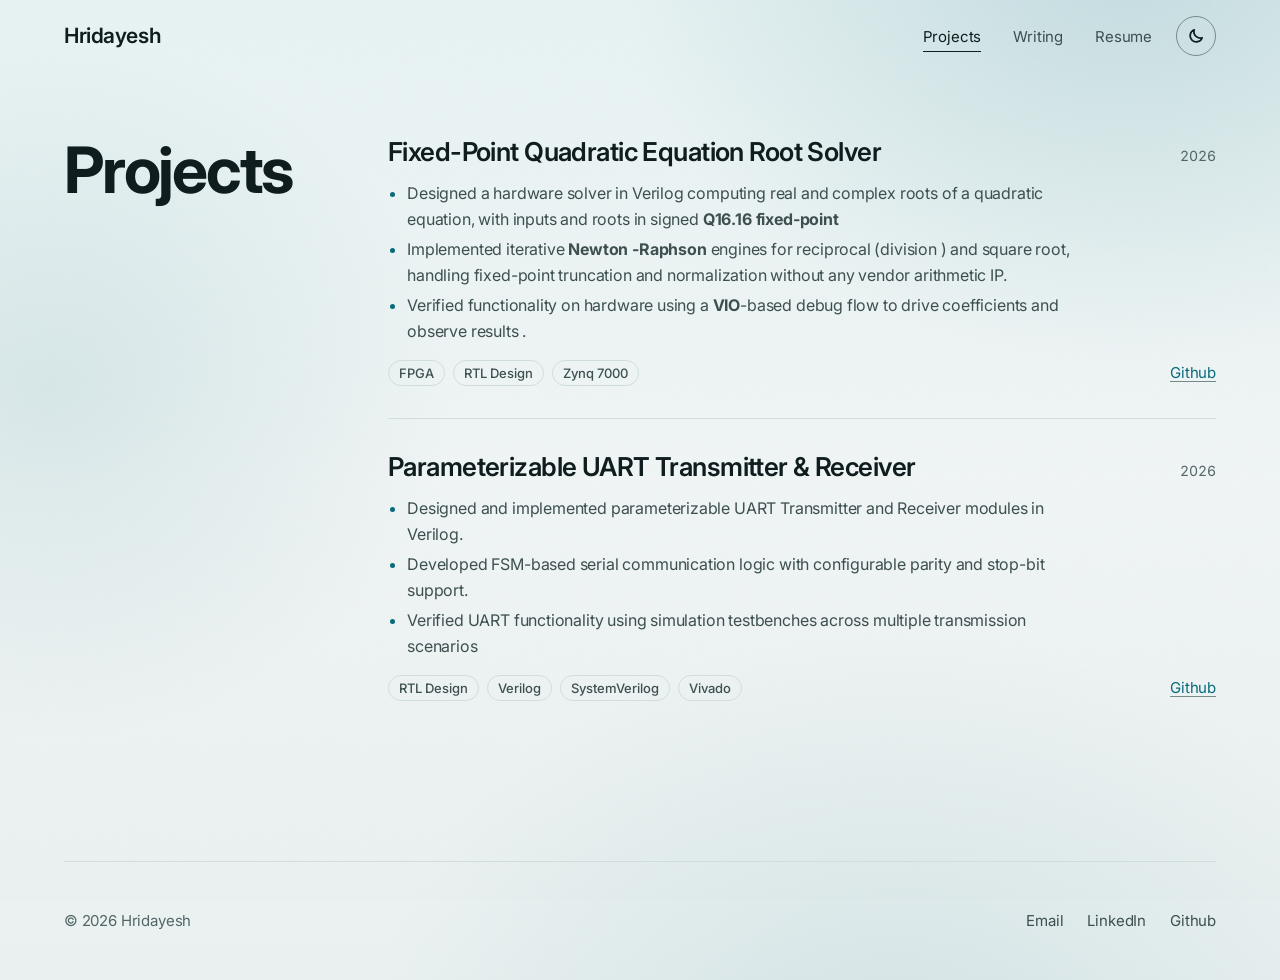
==== commit d59d1a31: "Update site 2026-10-12 01:59" ====
--- a/projects/index.html
+++ b/projects/index.html
@@ -31,13 +31,13 @@
 <div class="pf-project__head"><h3 class="pf-project__title"><a href="https://github.com/hrida-k/FPGA-Quadratic-Solver" rel="noopener noreferrer">Fixed-Point Quadratic Equation Root Solver</a></h3><span class="pf-project__year">2026</span></div>
 <ul class="pf-project__points"><li>Designed a hardware solver in Verilog computing real and complex roots of a quadratic equation, with inputs and roots in signed <strong>Q16.16 fixed-point</strong></li><li>Implemented iterative <strong>Newton -Raphson</strong> engines for reciprocal (division ) and square root, handling fixed-point truncation and normalization without any vendor arithmetic IP.</li><li>Verified functionality on hardware using a <strong>VIO</strong>-based debug flow to drive coefficients and observe results .</li></ul><div class="pf-project__foot"><ul class="pf-tags"><li class="pf-tag">FPGA</li><li class="pf-tag">RTL Design</li><li class="pf-tag">Zynq 7000</li></ul><div class="pf-project__links"><a class="pf-link" href="https://github.com/hrida-k/FPGA-Quadratic-Solver" rel="noopener noreferrer">Github</a></div></div>
 </article><article class="pf-project pf-reveal">
-<div class="pf-project__head"><h3 class="pf-project__title">Parameterizable UART Transmitter &amp; Receiver</h3><span class="pf-project__year">2026</span></div>
-<ul class="pf-project__points"><li>Designed and implemented parameterizable UART Transmitter and Receiver modules in Verilog.</li><li>Developed FSM-based serial communication logic with configurable parity and stop-bit support.</li><li>Verified UART functionality using simulation testbenches across multiple transmission scenarios</li></ul><div class="pf-project__foot"><ul class="pf-tags"><li class="pf-tag">RTL Design</li><li class="pf-tag">Verilog</li></ul><div class="pf-project__links"></div></div>
+<div class="pf-project__head"><h3 class="pf-project__title"><a href="https://github.com/hridaKun/RTL-Protocol-engines/tree/main/UART" rel="noopener noreferrer">Parameterizable UART Transmitter &amp; Receiver</a></h3><span class="pf-project__year">2026</span></div>
+<ul class="pf-project__points"><li>Designed and implemented parameterizable UART Transmitter and Receiver modules in Verilog.</li><li>Developed FSM-based serial communication logic with configurable parity and stop-bit support.</li><li>Verified UART functionality using simulation testbenches across multiple transmission scenarios</li></ul><div class="pf-project__foot"><ul class="pf-tags"><li class="pf-tag">RTL Design</li><li class="pf-tag">Verilog</li><li class="pf-tag">SystemVerilog</li><li class="pf-tag">Vivado</li></ul><div class="pf-project__links"><a class="pf-link" href="https://github.com/hridaKun/RTL-Protocol-engines/tree/main/UART" rel="noopener noreferrer">Github</a></div></div>
 </article></section>
 </main>
 <footer class="pf-footer">
 <span>© 2026 Hridayesh</span>
-<ul class="pf-footer__links"><li><a href="mailto:hridayeshkundu@gmail.com">Email</a></li><li><a href="https://www.linkedin.com/in/hridayeshkundu3/" rel="noopener noreferrer">LinkedIn</a></li><li><a href="https://github.com/hrida-k" rel="noopener noreferrer">Github</a></li></ul>
+<ul class="pf-footer__links"><li><a href="mailto:hridayeshkundu@gmail.com">Email</a></li><li><a href="https://www.linkedin.com/in/hridayeshkundu3/" rel="noopener noreferrer">LinkedIn</a></li><li><a href="https://github.com/hridaKun" rel="noopener noreferrer">Github</a></li></ul>
 </footer>
 </div>
 </body>
--- a/static/site.css
+++ b/static/site.css
@@ -29,11 +29,19 @@
   color-scheme: dark;
 }
 :root {
-  --space-1: 4px; --space-2: 8px; --space-3: 12px; --space-4: 16px; --space-6: 24px;
-  --space-8: 32px; --space-12: 48px; --space-16: 64px; --space-24: 96px;
-  --radius-sm: 4px; --radius-md: 8px; --radius-full: 999px;
-  --measure: 680px; --rail: 132px;
-  /* The system font on Apple devices (San Francisco); Inter elsewhere. One family for everything. */
+  --space-1: 4px;
+  --space-2: 8px;
+  --space-3: 12px;
+  --space-4: 16px;
+  --space-6: 24px;
+  --space-8: 32px;
+  --space-12: 48px;
+  --space-16: 64px;
+  --space-24: 96px;
+  --radius-sm: 4px;
+  --radius-md: 8px;
+  --radius-full: 999px;
+  Inter elsewhere. One family for everything. */
   --font-serif: -apple-system, BlinkMacSystemFont, "SF Pro Text", "SF Pro Display", "Inter", "Segoe UI", "Helvetica Neue", Arial, sans-serif;
   --font-sans: -apple-system, BlinkMacSystemFont, "SF Pro Text", "SF Pro Display", "Inter", "Segoe UI", "Helvetica Neue", Arial, sans-serif;
   --font-mono: -apple-system, BlinkMacSystemFont, "SF Pro Text", "SF Pro Display", "Inter", "Segoe UI", "Helvetica Neue", Arial, sans-serif;
@@ -59,101 +67,97 @@
 .pf-root :focus-visible { outline: 2px solid var(--accent); outline-offset: 2px; border-radius: var(--radius-sm); }
 .pf-root a { color: inherit; }
 
-.pf-container { max-width: var(--measure); margin-inline: auto; padding-inline: var(--space-6); }
-.pf-section { padding-block: var(--space-8) var(--space-16); }
+.pf-container { max-width: var(--measure); margin-inline: auto; }
 
 /* ---------- Nav ---------- */
-.pf-nav { display: flex; align-items: center; justify-content: space-between; gap: var(--space-4) var(--space-6); flex-wrap: wrap; padding-block: var(--space-6); }
-.pf-nav__name { font-family: var(--font-serif); font-size: 22px; line-height: 28px; text-decoration: none; color: var(--ink); }
+.pf-nav { display: flex; align-items: center; justify-content: space-between; gap: var(--space-4) var(--space-6); flex-wrap: wrap; }
+.pf-nav__name { font-family: var(--font-serif); text-decoration: none; color: var(--ink); }
 .pf-nav__right { display: flex; align-items: center; gap: var(--space-6); }
-.pf-nav__links { display: flex; flex-wrap: wrap; gap: var(--space-1) var(--space-6); margin: 0; padding: 0; list-style: none; }
-.pf-nav__links a { font-size: 14px; line-height: 22px; color: var(--ink-muted); text-decoration: none; padding-block: 5px; border-bottom: 1px solid transparent; }
+.pf-nav__links { display: flex; flex-wrap: wrap; margin: 0; padding: 0; list-style: none; }
+.pf-nav__links a { line-height: 22px; color: var(--ink-muted); text-decoration: none; padding-block: 5px; border-bottom: 1px solid transparent; }
 .pf-nav__links a:hover { color: var(--ink); }
 .pf-nav__links a[aria-current="page"] { color: var(--ink); border-bottom-color: var(--ink); }
 
 /* ---------- ThemeToggle ---------- */
-.pf-toggle { display: inline-grid; place-items: center; width: 32px; height: 32px; padding: 0; flex: none; background: transparent; color: var(--ink); border: 1px solid var(--line-strong); border-radius: var(--radius-full); cursor: pointer; }
+.pf-toggle { display: inline-grid; place-items: center; padding: 0; flex: none; background: transparent; color: var(--ink); border: 1px solid var(--line-strong); border-radius: var(--radius-full); cursor: pointer; }
 .pf-toggle:hover { background: var(--surface); }
-.pf-toggle svg { width: 16px; height: 16px; fill: none; stroke: currentColor; stroke-width: 1.5; stroke-linecap: round; stroke-linejoin: round; }
+.pf-toggle svg { fill: none; stroke: currentColor; stroke-width: 1.5; stroke-linecap: round; stroke-linejoin: round; }
 .pf-toggle__sun { display: none; }
 [data-theme="dark"] .pf-toggle__sun { display: block; }
 [data-theme="dark"] .pf-toggle__moon { display: none; }
 
 /* ---------- Button ---------- */
-.pf-button { display: inline-flex; align-items: center; gap: var(--space-2); height: 40px; padding: 0 var(--space-4); font: 500 14px/22px var(--font-sans); text-decoration: none; white-space: nowrap; color: var(--bg); background: var(--ink); border: 1px solid var(--ink); border-radius: var(--radius-sm); cursor: pointer; }
+.pf-button { display: inline-flex; align-items: center; gap: var(--space-2); font: 500 14px/22px var(--font-sans); text-decoration: none; white-space: nowrap; color: var(--bg); background: var(--ink); border: 1px solid var(--ink); border-radius: var(--radius-sm); cursor: pointer; }
 .pf-root a.pf-button { color: var(--bg); }
 .pf-button:hover { background: var(--ink-muted); border-color: var(--ink-muted); }
 .pf-button--quiet, .pf-root a.pf-button--quiet { color: var(--ink); background: transparent; border-color: var(--line-strong); }
 .pf-button--quiet:hover { background: var(--surface); border-color: var(--ink); }
-.pf-link, .pf-root a.pf-link { font-size: 14px; line-height: 22px; color: var(--accent); text-decoration: underline; text-decoration-color: var(--line-strong); text-underline-offset: 3px; }
+.pf-link, .pf-root a.pf-link { line-height: 22px; color: var(--accent); text-decoration: underline; text-decoration-color: var(--line-strong); text-underline-offset: 3px; }
 .pf-link:hover { text-decoration-color: var(--accent); }
 
 /* ---------- Tag ---------- */
 .pf-tags { display: flex; flex-wrap: wrap; gap: var(--space-2); margin: 0; padding: 0; list-style: none; }
-.pf-tag { display: inline-block; padding: 3px var(--space-2); font: 400 12px/16px var(--font-mono); letter-spacing: 0.04em; color: var(--ink-muted); border: 1px solid var(--line); border-radius: var(--radius-full); }
-.pf-tag--accent { color: var(--ink); background: var(--accent-soft); border-color: var(--accent-soft); }
+.pf-tag { display: inline-block; font: 400 12px/16px var(--font-mono); color: var(--ink-muted); border: 1px solid var(--line); border-radius: var(--radius-full); }
 
 /* ---------- SectionHeading ---------- */
 .pf-section-head { display: flex; align-items: baseline; justify-content: space-between; gap: var(--space-4); padding-bottom: var(--space-3); border-bottom: 1px solid var(--line); }
-.pf-section-head__label { margin: 0; font: 400 12px/16px var(--font-mono); letter-spacing: 0.08em; text-transform: uppercase; color: var(--ink-subtle); }
+.pf-section-head__label { margin: 0; font: 400 12px/16px var(--font-mono); text-transform: uppercase; color: var(--ink-subtle); }
 
 /* ---------- Intro ---------- */
-.pf-intro { padding-block: var(--space-16); }
-.pf-intro__eyebrow { margin: 0 0 var(--space-4); font: 400 12px/16px var(--font-mono); letter-spacing: 0.08em; text-transform: uppercase; color: var(--ink-subtle); }
-.pf-intro__title { margin: 0; font-family: var(--font-serif); font-weight: 400; font-size: clamp(40px, 9vw, 56px); line-height: 1.07; letter-spacing: -0.01em; text-wrap: balance; }
-.pf-intro__title em { font-style: italic; color: var(--accent); }
-.pf-intro__lead { margin: var(--space-6) 0 0; max-width: 34em; font-size: 19px; line-height: 30px; color: var(--ink-muted); }
-.pf-intro__actions { display: flex; flex-wrap: wrap; gap: var(--space-3); margin-top: var(--space-8); }
+.pf-intro__eyebrow { margin: 0 0 var(--space-4); font: 400 12px/16px var(--font-mono); text-transform: uppercase; color: var(--ink-subtle); }
+.pf-intro__title { margin: 0; font-family: var(--font-serif); text-wrap: balance; }
+.pf-intro__title em { color: var(--accent); }
+.pf-intro__lead { margin: var(--space-6) 0 0; color: var(--ink-muted); }
+.pf-intro__actions { display: flex; flex-wrap: wrap; gap: var(--space-3); }
 
 /* ---------- Rows: ExperienceItem, PostListItem, ProjectCard ---------- */
-.pf-exp, .pf-post { display: grid; grid-template-columns: var(--rail) minmax(0, 1fr); gap: var(--space-2) var(--space-6); padding-block: var(--space-6); border-bottom: 1px solid var(--line); }
-.pf-exp__dates, .pf-post__date { padding-top: 5px; font: 400 12px/16px var(--font-mono); letter-spacing: 0.04em; color: var(--ink-subtle); }
-
-.pf-exp__role { margin: 0; font-size: 16px; line-height: 26px; font-weight: 500; }
+.pf-exp, .pf-post { display: grid; grid-template-columns: var(--rail) minmax(0, 1fr); gap: var(--space-2) var(--space-6); border-bottom: 1px solid var(--line); }
+.pf-exp__dates, .pf-post__date { font: 400 12px/16px var(--font-mono); color: var(--ink-subtle); }
+
+.pf-exp__role { margin: 0; font-weight: 500; }
 .pf-exp__org { font-weight: 400; color: var(--ink-muted); }
-.pf-exp__summary { margin: var(--space-1) 0 0; font-size: 14px; line-height: 22px; color: var(--ink-muted); }
-.pf-exp__points { margin: var(--space-3) 0 0; padding: 0; list-style: none; font-size: 14px; line-height: 22px; color: var(--ink-muted); }
+.pf-exp__summary { margin: var(--space-1) 0 0; color: var(--ink-muted); }
+.pf-exp__points { margin: var(--space-3) 0 0; padding: 0; list-style: none; color: var(--ink-muted); }
 .pf-exp__points li { position: relative; padding-left: var(--space-4); }
 .pf-exp__points li + li { margin-top: var(--space-1); }
 .pf-exp__points li::before { content: "–"; position: absolute; left: 0; color: var(--ink-subtle); }
-.pf-exp .pf-tags { margin-top: var(--space-3); }
-
-.pf-post__title { margin: 0; font-family: var(--font-serif); font-weight: 400; font-size: 22px; line-height: 28px; }
+
+.pf-post__title { margin: 0; font-family: var(--font-serif); }
 .pf-post__title a, .pf-project__title a { text-decoration: none; }
 .pf-post__title a:hover, .pf-project__title a:hover { color: var(--accent); }
-.pf-post__excerpt { margin: var(--space-1) 0 0; font-size: 14px; line-height: 22px; color: var(--ink-muted); }
-
-.pf-project { padding-block: var(--space-6); border-bottom: 1px solid var(--line); }
+.pf-post__excerpt { margin: var(--space-1) 0 0; color: var(--ink-muted); }
+
+.pf-project { border-bottom: 1px solid var(--line); }
 .pf-project__head { display: flex; align-items: baseline; justify-content: space-between; gap: var(--space-4); }
-.pf-project__title { margin: 0; font-family: var(--font-serif); font-weight: 400; font-size: 22px; line-height: 28px; }
-.pf-project__year { flex: none; font: 400 12px/16px var(--font-mono); letter-spacing: 0.04em; color: var(--ink-subtle); }
-.pf-project__desc { margin: var(--space-1) 0 0; max-width: 36em; font-size: 14px; line-height: 22px; color: var(--ink-muted); }
-.pf-project__foot { display: flex; flex-wrap: wrap; align-items: center; justify-content: space-between; gap: var(--space-3) var(--space-4); margin-top: var(--space-3); }
+.pf-project__title { margin: 0; font-family: var(--font-serif); }
+.pf-project__year { flex: none; font: 400 12px/16px var(--font-mono); color: var(--ink-subtle); }
+.pf-project__desc { margin: var(--space-1) 0 0; color: var(--ink-muted); }
+.pf-project__foot { display: flex; flex-wrap: wrap; align-items: center; justify-content: space-between; gap: var(--space-3) var(--space-4); }
 .pf-project__links { display: flex; gap: var(--space-4); }
 
 /* ---------- Resume ---------- */
-.pf-resume__head { display: flex; flex-wrap: wrap; align-items: flex-end; justify-content: space-between; gap: var(--space-4); padding-bottom: var(--space-6); border-bottom: 1px solid var(--line); }
-.pf-resume__name { margin: 0; font-family: var(--font-serif); font-weight: 400; font-size: 40px; line-height: 44px; letter-spacing: -0.01em; }
+.pf-resume__head { display: flex; flex-wrap: wrap; justify-content: space-between; gap: var(--space-4); padding-bottom: var(--space-6); border-bottom: 1px solid var(--line); }
+.pf-resume__name { margin: 0; font-family: var(--font-serif); font-size: 40px; line-height: 44px; }
 .pf-resume__role { margin: var(--space-1) 0 0; font-size: 14px; line-height: 22px; color: var(--ink-muted); }
 .pf-resume__group { display: grid; grid-template-columns: var(--rail) minmax(0, 1fr); gap: var(--space-2) var(--space-6); padding-block: var(--space-6); border-bottom: 1px solid var(--line); }
-.pf-resume__label { margin: 0; padding-top: 5px; font: 400 12px/16px var(--font-mono); letter-spacing: 0.08em; text-transform: uppercase; color: var(--ink-subtle); }
-.pf-resume__body { margin: 0; padding: 0; list-style: none; font-size: 14px; line-height: 22px; color: var(--ink-muted); }
+.pf-resume__label { margin: 0; padding-top: 5px; font: 400 12px/16px var(--font-mono); text-transform: uppercase; color: var(--ink-subtle); }
+.pf-resume__body { margin: 0; padding: 0; list-style: none; color: var(--ink-muted); }
 .pf-resume__body li + li { margin-top: var(--space-3); }
-.pf-resume__body strong { display: block; font-size: 16px; line-height: 26px; font-weight: 500; color: var(--ink); }
+.pf-resume__body strong { display: block; font-weight: 500; color: var(--ink); }
 
 /* ---------- Prose ---------- */
 .pf-prose { font-size: 17px; line-height: 28px; }
-.pf-prose__meta { margin: 0 0 var(--space-4); font: 400 12px/16px var(--font-mono); letter-spacing: 0.04em; color: var(--ink-subtle); }
-.pf-prose h1 { margin: 0 0 var(--space-8); font-family: var(--font-serif); font-weight: 400; font-size: clamp(32px, 7vw, 40px); line-height: 1.1; letter-spacing: -0.01em; text-wrap: balance; }
-.pf-prose h2 { margin: var(--space-12) 0 var(--space-4); font-family: var(--font-serif); font-weight: 400; font-size: 28px; line-height: 34px; }
-.pf-prose h3 { margin: var(--space-8) 0 var(--space-3); font-family: var(--font-serif); font-weight: 400; font-size: 22px; line-height: 28px; }
+.pf-prose__meta { margin: 0 0 var(--space-4); font: 400 12px/16px var(--font-mono); color: var(--ink-subtle); }
+.pf-prose h1 { margin: 0 0 var(--space-8); font-family: var(--font-serif); font-size: clamp(32px, 7vw, 40px); line-height: 1.1; text-wrap: balance; }
+.pf-prose h2 { margin: var(--space-12) 0 var(--space-4); font-family: var(--font-serif); font-size: 28px; line-height: 34px; }
+.pf-prose h3 { margin: var(--space-8) 0 var(--space-3); font-family: var(--font-serif); font-size: 22px; line-height: 28px; }
 .pf-prose p, .pf-prose ul, .pf-prose ol, .pf-prose pre, .pf-prose blockquote, .pf-prose figure { margin: 0 0 var(--space-6); }
 .pf-prose ul, .pf-prose ol { padding-left: var(--space-6); }
 .pf-prose li + li { margin-top: var(--space-2); }
 .pf-prose li::marker { color: var(--ink-subtle); }
 .pf-prose a { color: var(--accent); text-decoration: underline; text-decoration-color: var(--line-strong); text-underline-offset: 3px; }
 .pf-prose a:hover { text-decoration-color: var(--accent); }
-.pf-prose blockquote { padding-inline: var(--space-6); font-family: var(--font-serif); font-style: italic; font-size: 22px; line-height: 30px; color: var(--ink-muted); }
+.pf-prose blockquote { padding-inline: var(--space-6); font-family: var(--font-serif); font-size: 22px; line-height: 30px; color: var(--ink-muted); }
 .pf-prose code { padding: 2px 5px; font: 400 0.85em/1 var(--font-mono); background: var(--surface-sunken); border-radius: var(--radius-sm); }
 .pf-prose pre { padding: var(--space-4); overflow-x: auto; font: 400 14px/22px var(--font-mono); background: var(--surface-sunken); border: 1px solid var(--line); border-radius: var(--radius-sm); }
 .pf-prose pre code { padding: 0; font: inherit; background: none; }
@@ -162,7 +166,7 @@
 .pf-prose hr { margin: var(--space-12) 0; border: 0; border-top: 1px solid var(--line); }
 
 /* ---------- Footer ---------- */
-.pf-footer { display: flex; flex-wrap: wrap; align-items: center; justify-content: space-between; gap: var(--space-3) var(--space-6); padding-block: var(--space-8); border-top: 1px solid var(--line); font-size: 14px; line-height: 22px; color: var(--ink-subtle); }
+.pf-footer { display: flex; flex-wrap: wrap; align-items: center; justify-content: space-between; gap: var(--space-3) var(--space-6); border-top: 1px solid var(--line); line-height: 22px; color: var(--ink-subtle); }
 .pf-footer__links { display: flex; flex-wrap: wrap; gap: var(--space-1) var(--space-6); margin: 0; padding: 0; list-style: none; }
 .pf-footer__links a { color: var(--ink-muted); text-decoration: none; }
 .pf-footer__links a:hover { color: var(--accent); }
@@ -171,7 +175,6 @@
 @media (max-width: 560px) {
   .pf-exp, .pf-post, .pf-resume__group { grid-template-columns: minmax(0, 1fr); }
   .pf-exp__dates, .pf-post__date, .pf-resume__label { padding-top: 0; }
-  .pf-intro { padding-block: var(--space-12); }
 }
 
 @media print {
@@ -180,7 +183,7 @@
 
 /* ---------- Pages ---------- */
 .pf-page { padding-top: var(--space-12); }
-.pf-page__title { margin: 0 0 var(--space-8); font-family: var(--font-serif); font-weight: 400; font-size: clamp(32px, 7vw, 40px); line-height: 1.1; letter-spacing: -0.01em; }
+.pf-page__title { margin: 0 0 var(--space-8); font-family: var(--font-serif); }
 .pf-page > .pf-page__title + .pf-exp, .pf-page > .pf-page__title + .pf-post, .pf-page > .pf-page__title + .pf-project { border-top: 1px solid var(--line); }
 .pf-empty { margin: 0 0 var(--space-6); color: var(--ink-muted); }
 .pf-back { margin: var(--space-12) 0 var(--space-16); }
@@ -196,8 +199,8 @@
 .pf-tab:hover { color: var(--ink); }
 .pf-tab[aria-selected="true"] { color: var(--ink); border-bottom-color: var(--ink); }
 .pf-admin__head { display: flex; flex-wrap: wrap; align-items: center; justify-content: space-between; gap: var(--space-3); margin-bottom: var(--space-4); }
-.pf-admin__title { margin: 0; font-family: var(--font-serif); font-weight: 400; font-size: 28px; line-height: 34px; }
-.pf-admin__sub { margin: var(--space-12) 0 var(--space-4); font-family: var(--font-serif); font-weight: 400; font-size: 22px; line-height: 28px; }
+.pf-admin__title { margin: 0; font-family: var(--font-serif); font-size: 28px; line-height: 34px; }
+.pf-admin__sub { margin: var(--space-12) 0 var(--space-4); font-family: var(--font-serif); font-size: 22px; line-height: 28px; }
 .pf-row { display: flex; align-items: center; justify-content: space-between; gap: var(--space-4); padding-block: var(--space-4); border-bottom: 1px solid var(--line); }
 .pf-row:first-of-type { border-top: 1px solid var(--line); }
 .pf-row__main { min-width: 0; }
@@ -205,7 +208,6 @@
 .pf-row__title .pf-tag { margin-left: var(--space-2); font-weight: 400; vertical-align: 2px; }
 .pf-row__sub { margin: 0; font-size: 14px; line-height: 22px; color: var(--ink-subtle); overflow-wrap: anywhere; }
 .pf-row__actions { display: flex; flex: none; flex-wrap: wrap; justify-content: flex-end; gap: var(--space-2); }
-.pf-button--small { height: 32px; padding: 0 var(--space-3); }
 .pf-button[disabled] { opacity: 0.5; cursor: default; }
 .pf-form { margin: 0; }
 .pf-field { display: block; margin: 0 0 var(--space-6); }
@@ -219,14 +221,14 @@
 .pf-fieldset { margin: 0 0 var(--space-6); padding: 0; border: 0; }
 .pf-fieldset legend { padding: 0; margin-bottom: var(--space-2); font-size: 14px; line-height: 22px; font-weight: 500; }
 .pf-form__actions { display: flex; flex-wrap: wrap; align-items: center; gap: var(--space-3); margin-top: var(--space-8); }
-.pf-status { min-height: 22px; margin: 0 0 var(--space-4); font: 400 12px/22px var(--font-mono); letter-spacing: 0.04em; color: var(--ink-subtle); }
+
 .pf-error { margin: 0 0 var(--space-4); color: var(--accent); font-weight: 500; }
 
 /* ---------- Wide, spacious layout ---------- */
 :root { --measure: 1360px; --rail: 180px; --side: 260px; --gutter: clamp(20px, 5vw, 72px); }
 .pf-container { padding-inline: var(--gutter); }
 .pf-nav { padding-block: var(--space-8); }
-.pf-nav__name { font-size: 26px; line-height: 32px; }
+.pf-nav__name { line-height: 32px; }
 .pf-nav__links { gap: var(--space-1) var(--space-8); }
 .pf-nav__links a { font-size: 15px; }
 .pf-toggle { width: 40px; height: 40px; }
@@ -235,25 +237,23 @@
 .pf-button { height: 48px; padding: 0 var(--space-6); font-size: 15px; }
 .pf-button--small { height: 32px; padding: 0 var(--space-3); font-size: 14px; }
 .pf-link, .pf-root a.pf-link { font-size: 15px; }
-.pf-tag { padding: 4px 10px; font-size: 13px; }
+.pf-tag { padding: 4px 10px; }
 
 .pf-intro { padding-block: var(--space-16) var(--space-24); }
 .pf-intro__eyebrow { margin-bottom: var(--space-6); font-size: 13px; }
-.pf-intro__title { max-width: 14em; font-size: clamp(44px, 8vw, 112px); line-height: 1.02; }
+.pf-intro__title { max-width: 14em; }
 .pf-intro__lead { max-width: 38em; margin-top: var(--space-8); font-size: clamp(19px, 1.6vw, 24px); line-height: 1.6; }
 .pf-intro__actions { margin-top: var(--space-12); }
 
 .pf-section { padding-block: var(--space-12) var(--space-16); }
 .pf-section-head__label { font-size: 13px; }
 .pf-exp, .pf-post, .pf-project { padding-block: var(--space-8); }
-.pf-exp__dates, .pf-post__date { padding-top: 8px; font-size: 13px; }
-.pf-project__year { font-size: 13px; }
+.pf-exp__dates, .pf-post__date { padding-top: 8px; }
 .pf-exp__role { font-size: 20px; line-height: 30px; }
 .pf-exp__summary, .pf-exp__points, .pf-post__excerpt, .pf-project__desc { font-size: 16px; line-height: 26px; }
 .pf-exp__summary, .pf-post__excerpt, .pf-project__desc { max-width: 44em; margin-top: var(--space-2); }
 .pf-exp__points { max-width: 44em; margin-top: var(--space-4); }
 .pf-exp .pf-tags, .pf-project__foot { margin-top: var(--space-4); }
-.pf-post__title, .pf-project__title { font-size: 28px; line-height: 34px; }
 
 .pf-page__title { font-size: clamp(36px, 5vw, 64px); line-height: 1.05; }
 .pf-prose { max-width: 760px; }
@@ -264,12 +264,12 @@
 
 @media (min-width: 960px) {
   /* The introduction fills the first screen. */
-  .pf-intro { display: flex; flex-direction: column; justify-content: center; min-height: calc(100vh - 104px); min-height: calc(100svh - 104px); padding-block: var(--space-12) var(--space-24); }
+  .pf-intro { display: flex; flex-direction: column; justify-content: center; padding-block: var(--space-12) var(--space-24); }
 
   /* Sections: label in a left column, rows on the right. */
   .pf-section { display: grid; grid-template-columns: var(--side) minmax(0, 1fr); column-gap: var(--space-16); align-items: start; padding-block: var(--space-24); border-top: 1px solid var(--line); }
   .pf-section > * { grid-column: 2; }
-  .pf-section > .pf-section-head, .pf-section > .pf-page__title { grid-column: 1; grid-row: 1 / span 400; position: sticky; top: var(--space-8); }
+  .pf-section > .pf-section-head, .pf-section > .pf-page__title { grid-column: 1; grid-row: 1 / span 400; position: sticky; }
   .pf-section > .pf-section-head { flex-direction: column; align-items: flex-start; gap: var(--space-3); padding: 8px 0 0; border-bottom: 0; }
   .pf-section > :nth-child(2) { padding-top: 0; }
   .pf-section > :last-child { padding-bottom: 0; border-bottom: 0; }
@@ -348,7 +348,7 @@
 }
 
 /* ---------- Motion (only with the "js" class, which is left off for reduced-motion visitors) ---------- */
-.pf-public::before { content: ""; position: fixed; z-index: 0; top: -30vh; right: -20vw; width: 80vw; height: 80vw; max-width: 1100px; max-height: 1100px; pointer-events: none; background: radial-gradient(closest-side, var(--accent-soft), transparent); border-radius: 50%; opacity: 0.55; transform: translate3d(0, calc(var(--sy, 0) * -0.12px), 0); }
+.pf-public::before { content: ""; position: fixed; z-index: 0; pointer-events: none; }
 
 .pf-intro { position: relative; }
 .pf-intro__inner { transform-origin: 0 50%; transform: translate3d(0, calc(var(--hp, 0) * -48px), 0) scale(calc(1 - var(--hp, 0) * 0.06)); opacity: calc(1 - var(--hp, 0) * 1.1); }
@@ -400,7 +400,6 @@
 
 /* ---------- Logo in the nav ---------- */
 .pf-nav__name { display: inline-flex; align-items: center; gap: var(--space-3); }
-.pf-nav__logo { display: block; width: 32px; height: 32px; flex: none; }
 
 /* ---------- Industry watch ---------- */
 .pf-watch { padding-bottom: var(--space-16); }
@@ -412,16 +411,13 @@
 /* A faint engineering grid behind the stock tracker. */
 .pf-card--stocks { background-color: var(--surface); background-image: linear-gradient(var(--line) 1px, transparent 1px), linear-gradient(90deg, var(--line) 1px, transparent 1px); background-size: 32px 32px; background-position: -1px -1px; }
 @media (min-width: 960px) {
-  .pf-watch__grid { grid-template-columns: minmax(0, 2fr) minmax(0, 1fr); grid-template-areas: "stocks stocks" "news certs"; }
   .pf-card--stocks { grid-area: stocks; padding: var(--space-8); }
   .pf-card--news { grid-area: news; }
-  .pf-card--certs { grid-area: certs; align-self: start; }
+  
 }
 
 .pf-tickers { display: grid; grid-template-columns: repeat(auto-fit, minmax(180px, 1fr)); gap: var(--space-3); margin-bottom: var(--space-6); }
-.pf-ticker { display: grid; gap: 2px; padding: var(--space-4); text-align: left; font: inherit; color: var(--ink); background: var(--bg); border: 1px solid var(--line-strong); border-radius: var(--radius-sm); cursor: pointer; transition: border-color 0.2s, box-shadow 0.2s; }
-.pf-ticker:hover { border-color: var(--ink); }
-.pf-ticker[aria-selected="true"] { border-color: var(--accent); box-shadow: inset 0 0 0 1px var(--accent); }
+.pf-ticker { display: grid; gap: 2px; padding: var(--space-4); text-align: left; font: inherit; color: var(--ink); border: 1px solid var(--line-strong); cursor: pointer; transition: border-color 0.2s, box-shadow 0.2s; }
 .pf-ticker__symbol { font-size: 15px; font-weight: 700; letter-spacing: 0.02em; }
 .pf-ticker__name { overflow: hidden; white-space: nowrap; text-overflow: ellipsis; font-size: 13px; line-height: 18px; color: var(--ink-subtle); }
 .pf-ticker__price { margin-top: var(--space-2); font: 600 24px/30px var(--font-code); font-variant-numeric: tabular-nums; letter-spacing: -0.02em; }
@@ -438,9 +434,9 @@
 .js .pf-chartbox + .pf-chartbox { margin-top: 0; }
 .pf-chartbox__caption { margin-bottom: var(--space-3); font-size: 13px; line-height: 20px; color: var(--ink-subtle); }
 .pf-chart { display: block; width: 100%; height: auto; overflow: visible; touch-action: pan-y; }
-.pf-chart__grid { stroke: var(--line); stroke-width: 1; stroke-dasharray: 2 4; }
+.pf-chart__grid { stroke-width: 1; stroke-dasharray: 2 4; }
 .pf-chart__label { fill: var(--ink-subtle); font: 500 12px var(--font-code); }
-.pf-chart__area { fill: var(--accent-soft); opacity: 0.6; }
+.pf-chart__area { fill: var(--accent-soft); }
 .pf-chart__line { fill: none; stroke: var(--accent); stroke-width: 2.25; stroke-linejoin: round; stroke-linecap: round; }
 .pf-chart__line.is-drawn { transition: stroke-dashoffset 1.6s cubic-bezier(0.65, 0, 0.35, 1); }
 .pf-chart__cross { stroke: var(--ink-subtle); stroke-width: 1; opacity: 0; }
@@ -456,12 +452,6 @@
 .pf-root .pf-news__title { font-size: 17px; font-weight: 500; line-height: 26px; text-decoration: none; }
 .pf-root .pf-news__title:hover { color: var(--accent); }
 
-.pf-certs { display: grid; gap: var(--space-4); margin: 0; padding: 0; list-style: none; }
-.pf-cert { display: flex; align-items: center; gap: var(--space-4); }
-.pf-cert__badge { display: grid; flex: none; place-items: center; width: 48px; height: 48px; font-size: 15px; font-weight: 700; color: var(--accent); background: var(--accent-soft); border-radius: 22%; }
-.pf-cert__title { margin: 0; font-size: 16px; font-weight: 600; line-height: 24px; }
-.pf-root .pf-cert__title a { color: var(--ink); text-decoration: underline; text-decoration-color: var(--line-strong); text-underline-offset: 3px; }
-.pf-cert__meta { margin: 0; font-size: 14px; line-height: 20px; color: var(--ink-subtle); }
 @media (max-width: 559px) {
   .pf-card { padding: var(--space-4); }
   .pf-tickers { grid-template-columns: repeat(3, minmax(0, 1fr)); gap: var(--space-2); }
@@ -543,9 +533,7 @@
 .pf-root .pf-resume__certs a.pf-certcard__link { text-decoration: none; }
 
 /* ---------- Profile picture ---------- */
-.pf-nav__logo--photo { object-fit: cover; border-radius: 50%; box-shadow: 0 0 0 1px var(--line); }
-.pf-intro__photo { display: block; width: 96px; height: 96px; margin-bottom: var(--space-8); object-fit: cover; border-radius: 50%; box-shadow: 0 0 0 4px var(--bg), 0 0 0 5px var(--line), 0 16px 40px -16px rgba(0, 0, 0, 0.35); }
-@media (min-width: 960px) { .pf-intro__photo { width: 120px; height: 120px; } }
+
 @media (prefers-reduced-motion: no-preference) {
   .pf-public .pf-intro__inner > :nth-child(5) { animation-delay: 0.6s; }
 }
@@ -563,7 +551,7 @@
 .pf-palette__name { font-size: 14px; font-weight: 500; line-height: 20px; }
 
 /* ---------- Home portrait ---------- */
-.pf-intro__photo { display: none; }
+
 .pf-intro__portrait { order: -1; width: min(62vw, 220px); margin: var(--space-4) 0 var(--space-12); }
 .pf-portrait { position: relative; aspect-ratio: 1; }
 /* A soft coloured glow under the photo, then a thin ring and layered shadows. */
@@ -577,7 +565,6 @@
   .pf-intro--portrait .pf-intro__portrait { order: 0; justify-self: end; width: min(100%, 420px); margin: 0 var(--space-4) 0 0; transform: translate3d(0, calc(var(--hp, 0) * -60px), 0); opacity: calc(1 - var(--hp, 0) * 0.9); }
 }
 @media (max-width: 959px) {
-  .pf-intro--portrait { display: flex; flex-direction: column; }
 }
 
 @keyframes pf-pop { from { opacity: 0; transform: translate3d(0, 24px, 0) scale(0.96); } to { opacity: 1; transform: none; } }
@@ -609,11 +596,22 @@
 .js.is-scrolled .pf-public .pf-nav { background: var(--nav-bg); box-shadow: 0 0 0 100vmax var(--nav-bg), 0 1px 0 100vmax var(--line); -webkit-backdrop-filter: saturate(180%) blur(20px); backdrop-filter: saturate(180%) blur(20px); }
 
 /* ---------- Resume PDF card (resume page header) ---------- */
-.pf-resume__file { width: 220px; height: auto; flex: none; }
-.pf-root a.pf-resume__file { text-decoration: none; }
+
 .pf-resume__head { align-items: center; }
-@media (max-width: 559px) { .pf-resume__file { width: 100%; max-width: 280px; } }
 
 /* ---------- Resume PDF link ---------- */
 .pf-root a.pf-resume__pdf { font-size: 18px; font-weight: 600; line-height: 28px; color: var(--accent); text-decoration: underline; text-decoration-color: var(--line-strong); text-underline-offset: 4px; }
 .pf-root a.pf-resume__pdf:hover { text-decoration-color: var(--accent); }
+
+/* ---------- Admin: publish ---------- */
+.pf-publish { display: grid; gap: var(--space-6); }
+@media (min-width: 720px) { .pf-publish { grid-template-columns: repeat(2, minmax(0, 1fr)); } }
+.pf-publish__card { padding: var(--space-6); border: 1px solid var(--line); border-radius: 12px; }
+.pf-publish__card .pf-admin__sub { margin-top: 0; }
+.pf-publish__card .pf-field { margin-top: var(--space-4); }
+.pf-publish__steps { margin-top: var(--space-6); font-size: 14px; line-height: 22px; color: var(--ink-muted); }
+.pf-publish__steps summary { cursor: pointer; font-weight: 500; color: var(--ink); }
+.pf-publish__steps ol { margin: var(--space-3) 0 0; padding-left: 1.2em; }
+.pf-publish__steps li + li { margin-top: var(--space-2); }
+.pf-publish__log { margin: var(--space-8) 0 0; padding: var(--space-4); white-space: pre-wrap; font: 400 13px/20px var(--font-code); color: var(--ink-muted); background: var(--surface-sunken); border: 1px solid var(--line); border-radius: var(--radius-sm); }
+.pf-publish__log[hidden] { display: none; }
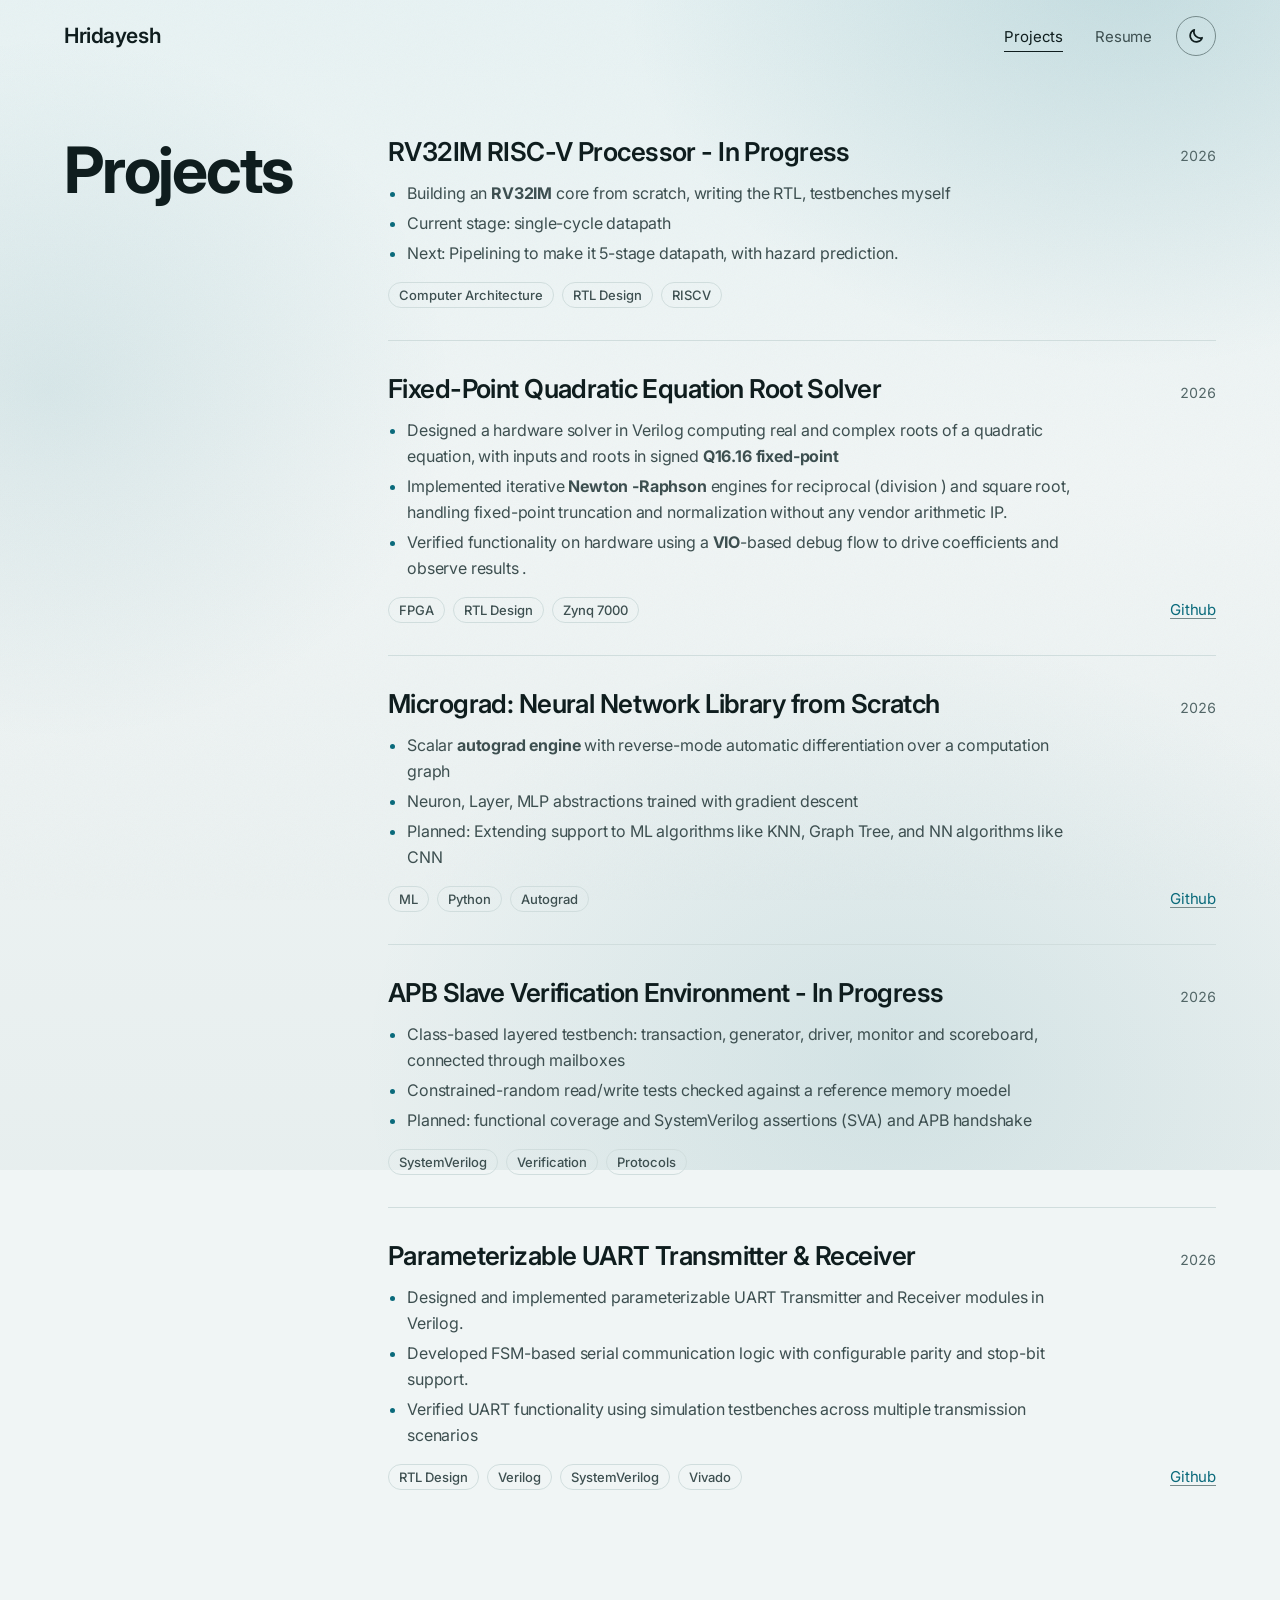
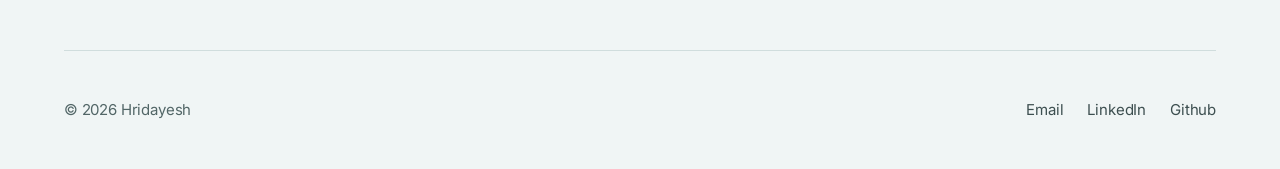
==== commit d6de102c: "Update site 2026-11-07 14:02" ====
--- a/projects/index.html
+++ b/projects/index.html
@@ -19,7 +19,7 @@
 <header class="pf-nav">
 <a class="pf-nav__name" href="../">Hridayesh</a>
 <div class="pf-nav__right">
-<nav aria-label="Sections"><ul class="pf-nav__links"><li><a href="../projects/" aria-current="page">Projects</a></li><li><a href="../writing/">Writing</a></li><li><a href="../resume/">Resume</a></li></ul></nav>
+<nav aria-label="Sections"><ul class="pf-nav__links"><li><a href="../projects/" aria-current="page">Projects</a></li><li><a href="../resume/">Resume</a></li></ul></nav>
 <button class="pf-toggle" type="button" aria-label="Dark theme" aria-pressed="false">
 <svg class="pf-toggle__moon" viewBox="0 0 16 16" aria-hidden="true"><path d="M13.5 9.5a5.5 5.5 0 0 1-7-7 5.5 5.5 0 1 0 7 7Z"/></svg>
 <svg class="pf-toggle__sun" viewBox="0 0 16 16" aria-hidden="true"><circle cx="8" cy="8" r="3"/><path d="M8 1.5v1.5M8 13v1.5M1.5 8H3M13 8h1.5M3.4 3.4l1.1 1.1M11.5 11.5l1.1 1.1M3.4 12.6l1.1-1.1M11.5 4.5l1.1-1.1"/></svg>
@@ -28,8 +28,17 @@
 </header>
 <main>
 <section class="pf-section pf-page"><h1 class="pf-page__title">Projects</h1><article class="pf-project pf-reveal">
+<div class="pf-project__head"><h3 class="pf-project__title">RV32IM RISC-V Processor - In Progress</h3><span class="pf-project__year">2026</span></div>
+<ul class="pf-project__points"><li>Building an <strong>RV32IM</strong> core from scratch, writing the RTL, testbenches myself</li><li>Current stage: single-cycle datapath</li><li>Next: Pipelining to make it 5-stage datapath, with hazard prediction.</li></ul><div class="pf-project__foot"><ul class="pf-tags"><li class="pf-tag">Computer Architecture</li><li class="pf-tag">RTL Design</li><li class="pf-tag">RISCV</li></ul><div class="pf-project__links"></div></div>
+</article><article class="pf-project pf-reveal">
 <div class="pf-project__head"><h3 class="pf-project__title"><a href="https://github.com/hrida-k/FPGA-Quadratic-Solver" rel="noopener noreferrer">Fixed-Point Quadratic Equation Root Solver</a></h3><span class="pf-project__year">2026</span></div>
 <ul class="pf-project__points"><li>Designed a hardware solver in Verilog computing real and complex roots of a quadratic equation, with inputs and roots in signed <strong>Q16.16 fixed-point</strong></li><li>Implemented iterative <strong>Newton -Raphson</strong> engines for reciprocal (division ) and square root, handling fixed-point truncation and normalization without any vendor arithmetic IP.</li><li>Verified functionality on hardware using a <strong>VIO</strong>-based debug flow to drive coefficients and observe results .</li></ul><div class="pf-project__foot"><ul class="pf-tags"><li class="pf-tag">FPGA</li><li class="pf-tag">RTL Design</li><li class="pf-tag">Zynq 7000</li></ul><div class="pf-project__links"><a class="pf-link" href="https://github.com/hrida-k/FPGA-Quadratic-Solver" rel="noopener noreferrer">Github</a></div></div>
+</article><article class="pf-project pf-reveal">
+<div class="pf-project__head"><h3 class="pf-project__title"><a href="https://github.com/hridaKun/micrograd_extended" rel="noopener noreferrer">Micrograd: Neural Network Library from Scratch</a></h3><span class="pf-project__year">2026</span></div>
+<ul class="pf-project__points"><li>Scalar <strong>autograd engine</strong> with reverse-mode automatic differentiation over a computation graph</li><li>Neuron, Layer, MLP abstractions trained with gradient descent</li><li>Planned: Extending support to ML algorithms like KNN, Graph Tree, and NN algorithms like CNN</li></ul><div class="pf-project__foot"><ul class="pf-tags"><li class="pf-tag">ML</li><li class="pf-tag">Python</li><li class="pf-tag">Autograd</li></ul><div class="pf-project__links"><a class="pf-link" href="https://github.com/hridaKun/micrograd_extended" rel="noopener noreferrer">Github</a></div></div>
+</article><article class="pf-project pf-reveal">
+<div class="pf-project__head"><h3 class="pf-project__title">APB Slave Verification Environment - In Progress</h3><span class="pf-project__year">2026</span></div>
+<ul class="pf-project__points"><li>Class-based layered testbench: transaction, generator, driver, monitor and scoreboard, connected through mailboxes</li><li>Constrained-random read/write tests checked against a reference memory moedel</li><li>Planned: functional coverage and SystemVerilog assertions (SVA) and APB handshake</li></ul><div class="pf-project__foot"><ul class="pf-tags"><li class="pf-tag">SystemVerilog</li><li class="pf-tag">Verification</li><li class="pf-tag">Protocols</li></ul><div class="pf-project__links"></div></div>
 </article><article class="pf-project pf-reveal">
 <div class="pf-project__head"><h3 class="pf-project__title"><a href="https://github.com/hridaKun/RTL-Protocol-engines/tree/main/UART" rel="noopener noreferrer">Parameterizable UART Transmitter &amp; Receiver</a></h3><span class="pf-project__year">2026</span></div>
 <ul class="pf-project__points"><li>Designed and implemented parameterizable UART Transmitter and Receiver modules in Verilog.</li><li>Developed FSM-based serial communication logic with configurable parity and stop-bit support.</li><li>Verified UART functionality using simulation testbenches across multiple transmission scenarios</li></ul><div class="pf-project__foot"><ul class="pf-tags"><li class="pf-tag">RTL Design</li><li class="pf-tag">Verilog</li><li class="pf-tag">SystemVerilog</li><li class="pf-tag">Vivado</li></ul><div class="pf-project__links"><a class="pf-link" href="https://github.com/hridaKun/RTL-Protocol-engines/tree/main/UART" rel="noopener noreferrer">Github</a></div></div>
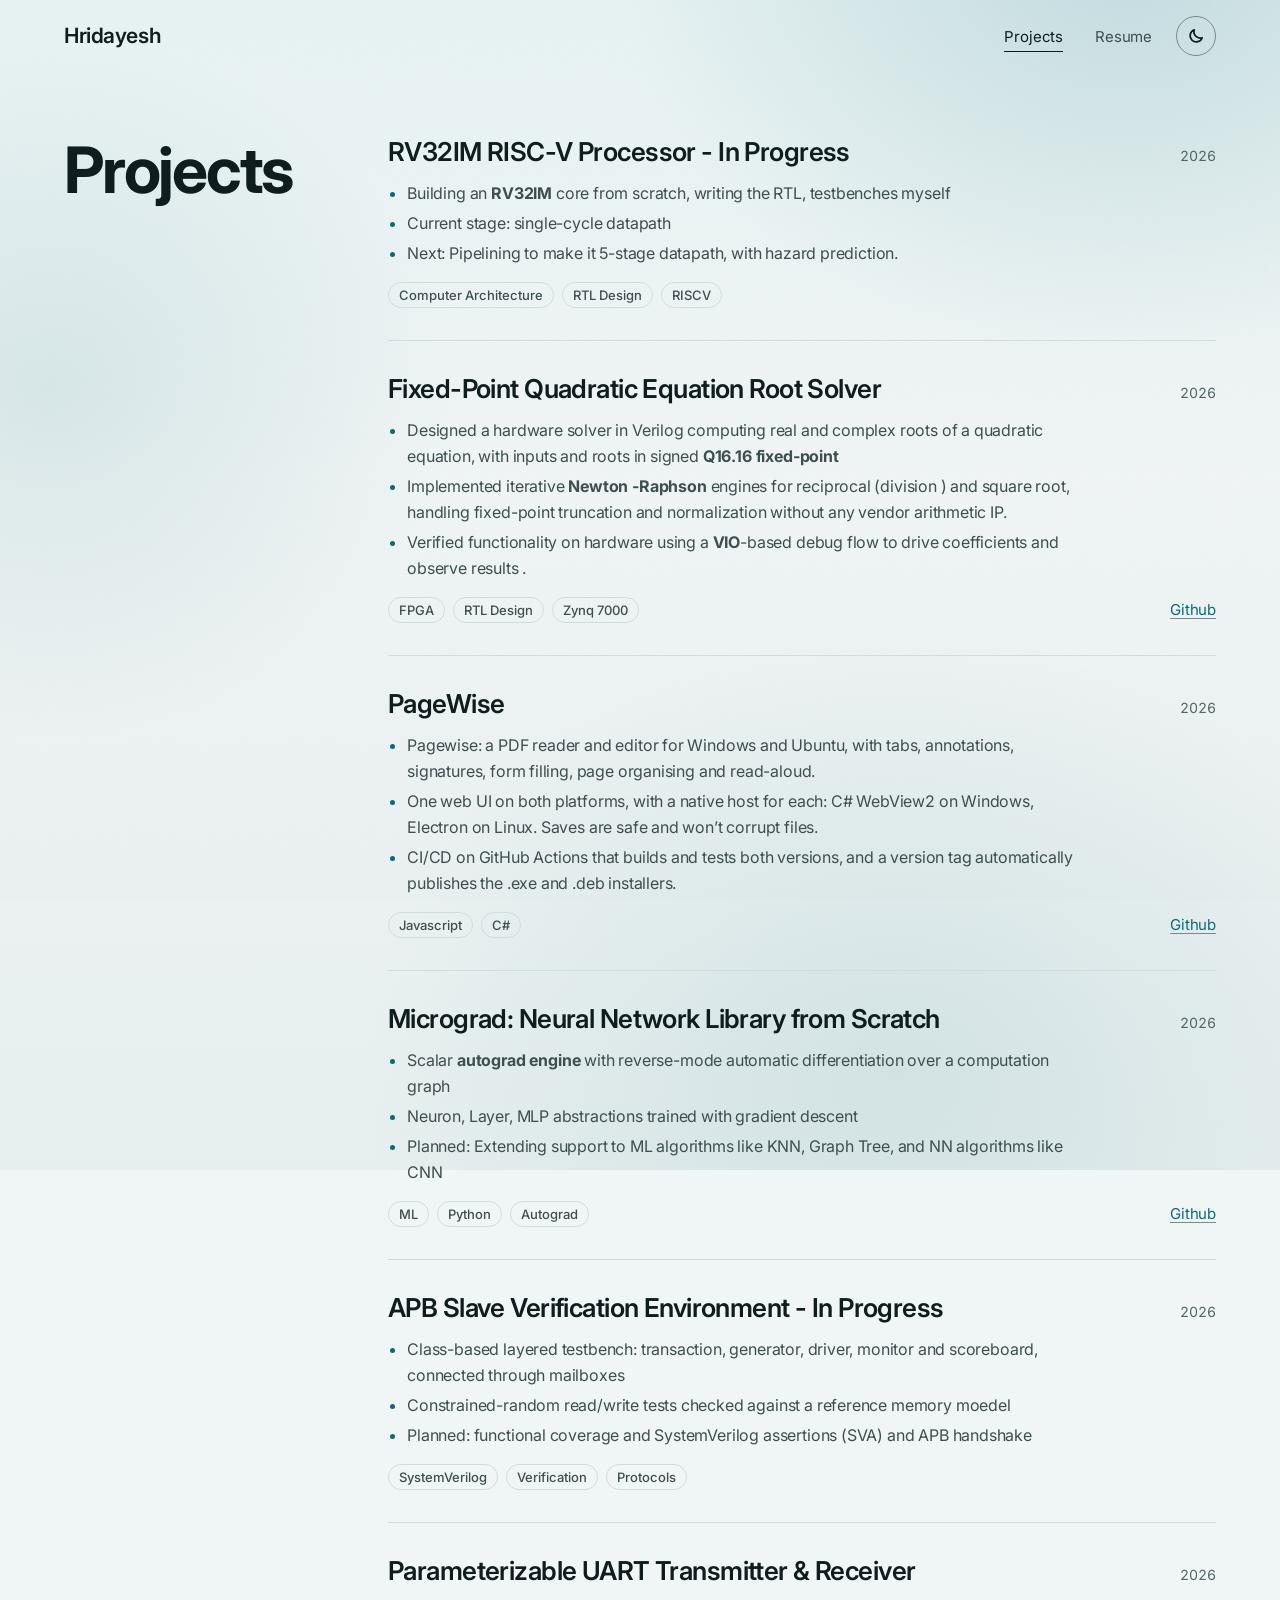
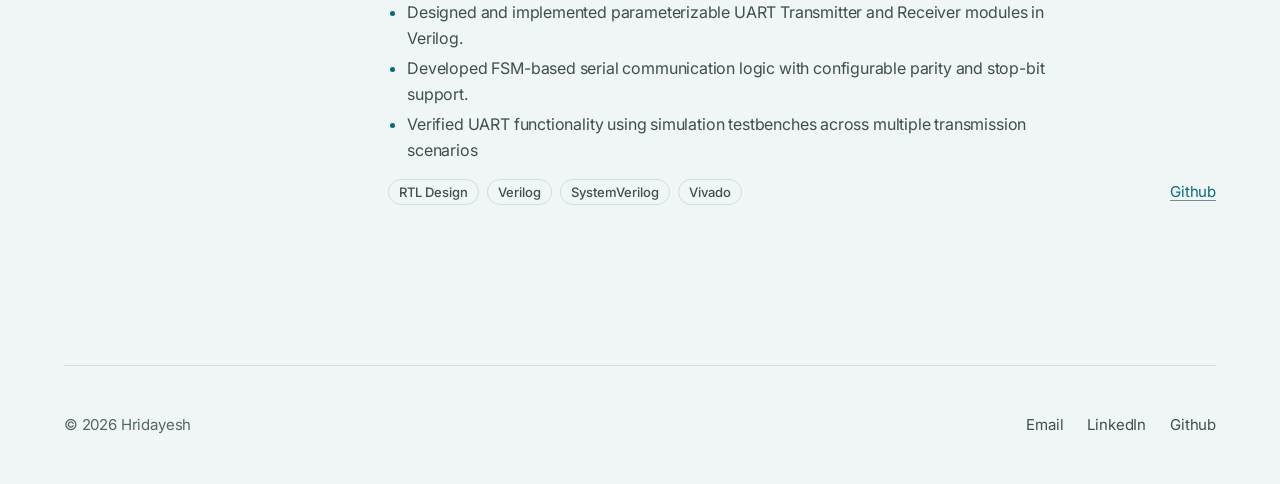
==== commit 8b580971: "Update site 2026-11-09 15:18" ====
--- a/projects/index.html
+++ b/projects/index.html
@@ -1,5 +1,5 @@
 <!doctype html>
-<html lang="en" data-light="silicon" data-dark="forest">
+<html lang="en" data-light="silicon" data-dark="ocean">
 <head>
 <meta charset="utf-8">
 <meta name="viewport" content="width=device-width, initial-scale=1">
@@ -34,6 +34,9 @@
 <div class="pf-project__head"><h3 class="pf-project__title"><a href="https://github.com/hrida-k/FPGA-Quadratic-Solver" rel="noopener noreferrer">Fixed-Point Quadratic Equation Root Solver</a></h3><span class="pf-project__year">2026</span></div>
 <ul class="pf-project__points"><li>Designed a hardware solver in Verilog computing real and complex roots of a quadratic equation, with inputs and roots in signed <strong>Q16.16 fixed-point</strong></li><li>Implemented iterative <strong>Newton -Raphson</strong> engines for reciprocal (division ) and square root, handling fixed-point truncation and normalization without any vendor arithmetic IP.</li><li>Verified functionality on hardware using a <strong>VIO</strong>-based debug flow to drive coefficients and observe results .</li></ul><div class="pf-project__foot"><ul class="pf-tags"><li class="pf-tag">FPGA</li><li class="pf-tag">RTL Design</li><li class="pf-tag">Zynq 7000</li></ul><div class="pf-project__links"><a class="pf-link" href="https://github.com/hrida-k/FPGA-Quadratic-Solver" rel="noopener noreferrer">Github</a></div></div>
 </article><article class="pf-project pf-reveal">
+<div class="pf-project__head"><h3 class="pf-project__title"><a href="https://github.com/hridaKun/PageWise" rel="noopener noreferrer">PageWise</a></h3><span class="pf-project__year">2026</span></div>
+<ul class="pf-project__points"><li>Pagewise: a PDF reader and editor for Windows and Ubuntu, with tabs, annotations, signatures, form filling, page organising and read-aloud.</li><li>One web UI on both platforms, with a native host for each: C# WebView2 on Windows, Electron on Linux. Saves are safe and won’t corrupt files.</li><li>CI/CD on GitHub Actions that builds and tests both versions, and a version tag automatically publishes the .exe and .deb installers.</li></ul><div class="pf-project__foot"><ul class="pf-tags"><li class="pf-tag">Javascript</li><li class="pf-tag">C#</li></ul><div class="pf-project__links"><a class="pf-link" href="https://github.com/hridaKun/PageWise" rel="noopener noreferrer">Github</a></div></div>
+</article><article class="pf-project pf-reveal">
 <div class="pf-project__head"><h3 class="pf-project__title"><a href="https://github.com/hridaKun/micrograd_extended" rel="noopener noreferrer">Micrograd: Neural Network Library from Scratch</a></h3><span class="pf-project__year">2026</span></div>
 <ul class="pf-project__points"><li>Scalar <strong>autograd engine</strong> with reverse-mode automatic differentiation over a computation graph</li><li>Neuron, Layer, MLP abstractions trained with gradient descent</li><li>Planned: Extending support to ML algorithms like KNN, Graph Tree, and NN algorithms like CNN</li></ul><div class="pf-project__foot"><ul class="pf-tags"><li class="pf-tag">ML</li><li class="pf-tag">Python</li><li class="pf-tag">Autograd</li></ul><div class="pf-project__links"><a class="pf-link" href="https://github.com/hridaKun/micrograd_extended" rel="noopener noreferrer">Github</a></div></div>
 </article><article class="pf-project pf-reveal">
